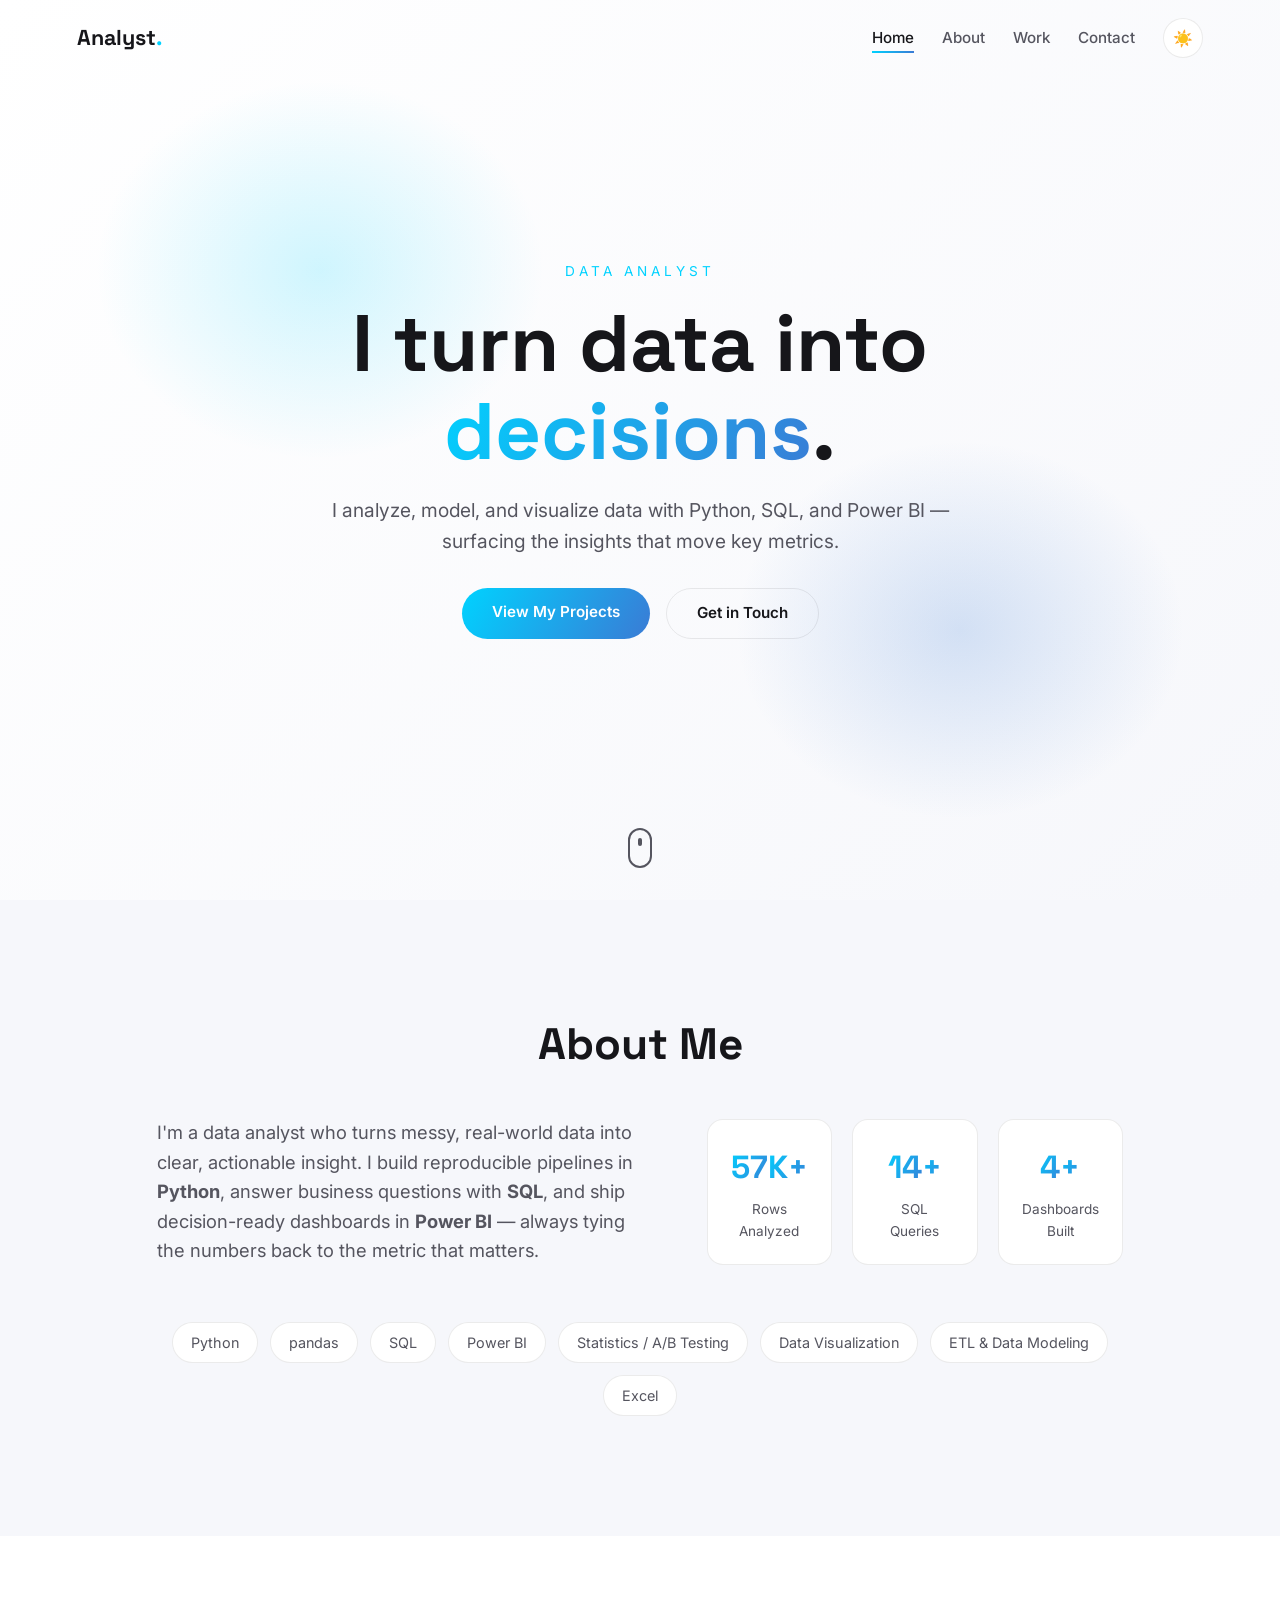
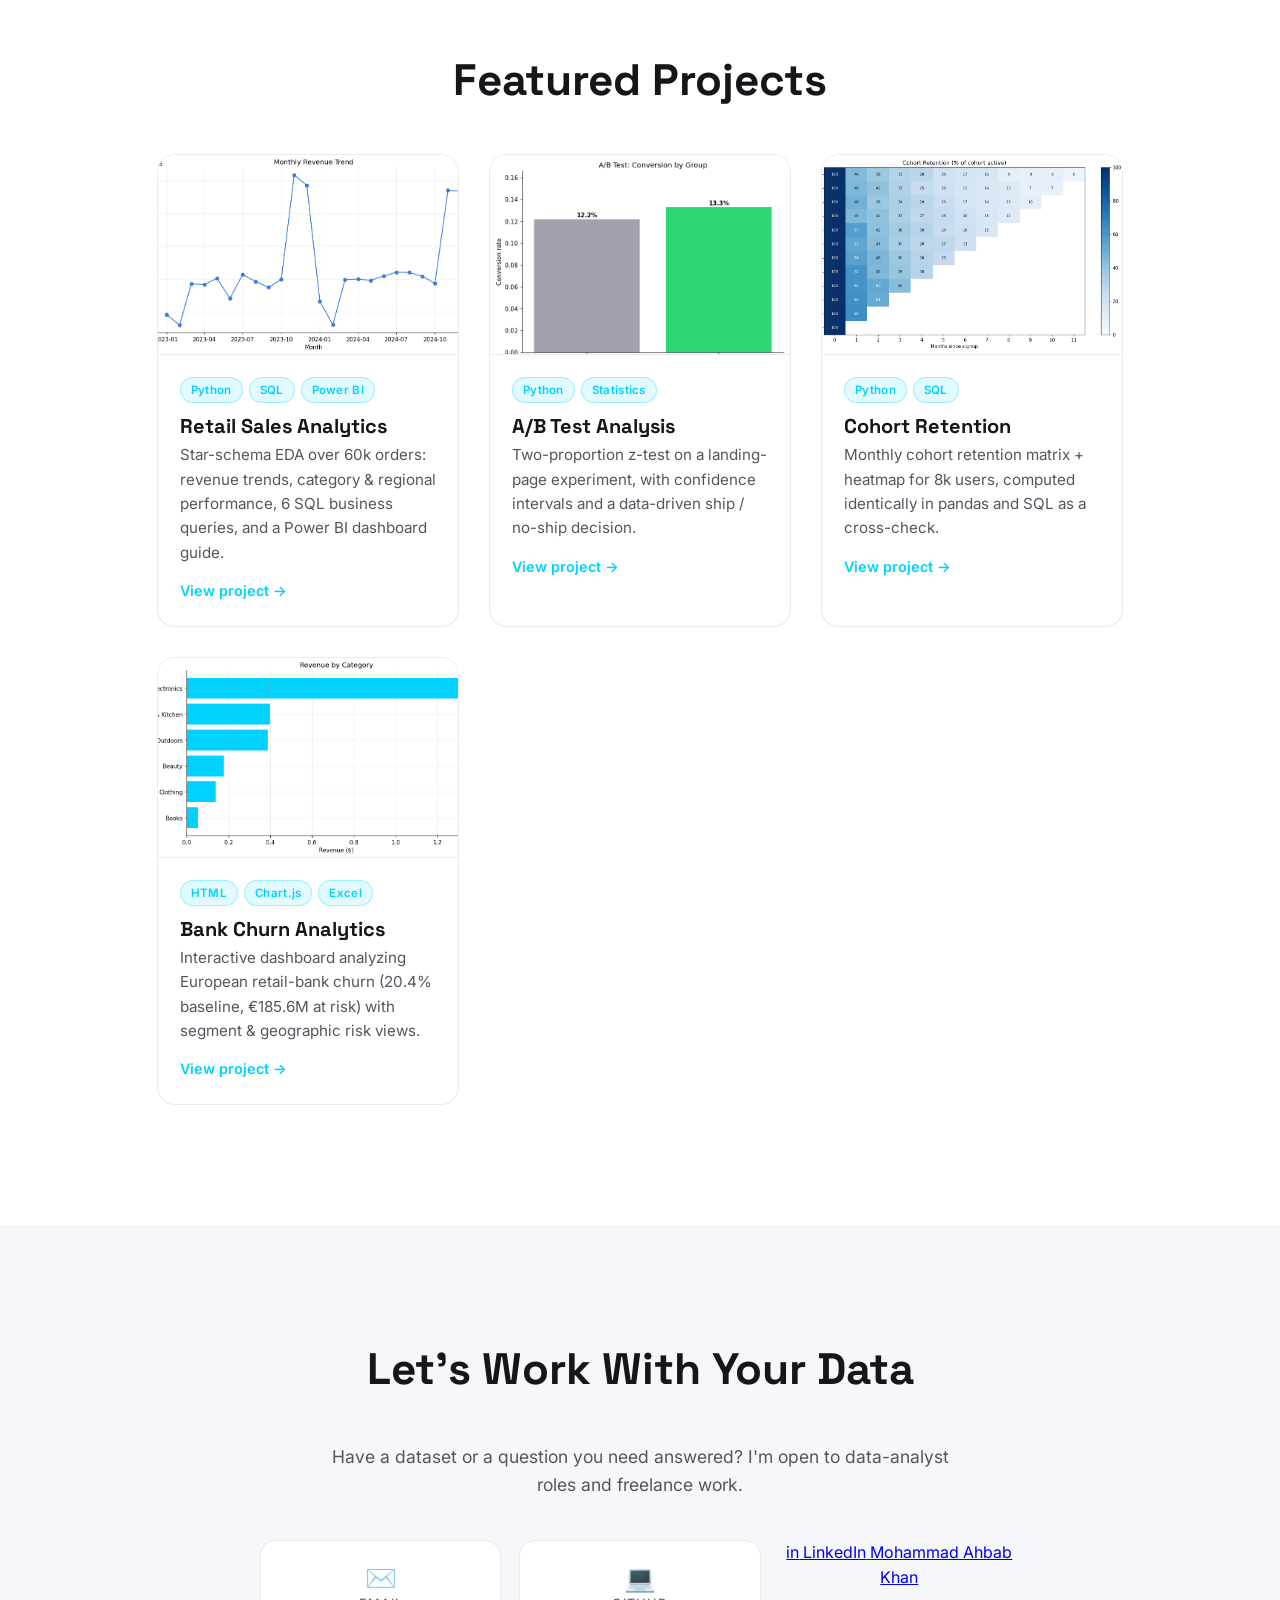
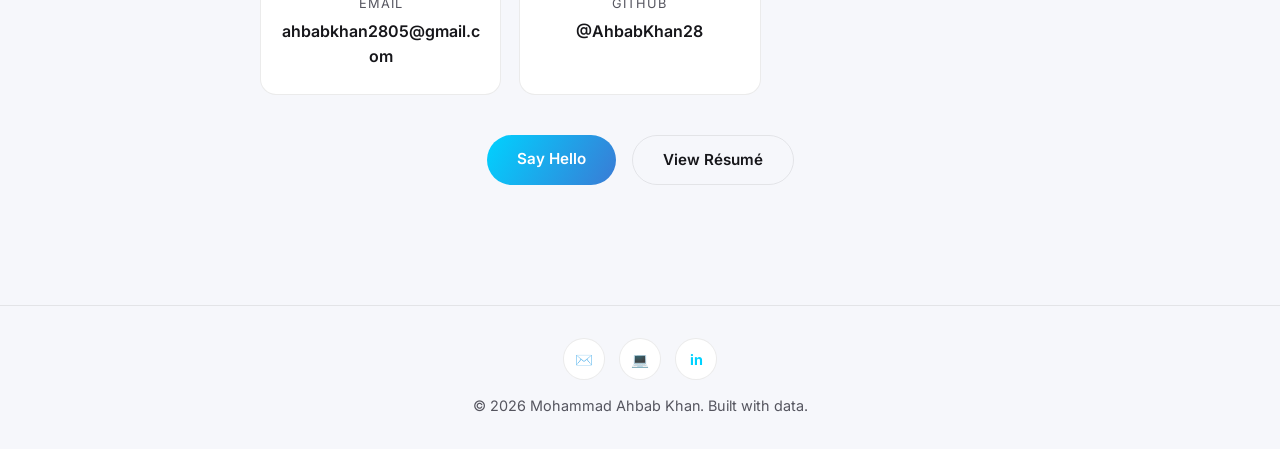
==== index.html @ 97c4bed4 "index.html" ====
<!DOCTYPE html>
<html lang="en" data-theme="dark">
<head>
    <meta charset="UTF-8">
    <meta name="viewport" content="width=device-width, initial-scale=1.0">
    <meta name="description" content="Data analyst portfolio — turning raw data into decisions with Python, SQL, and Power BI.">
    <title>Mohammad Ahbab Khan — Data Analyst Portfolio</title>

    <!-- SEO / social preview -->
    <meta property="og:type" content="website">
    <meta property="og:title" content="Mohammad Ahbab Khan — Data Analyst">
    <meta property="og:description" content="Turning raw data into decisions with Python, SQL, and Power BI.">
    <meta property="og:image" content="assets/img/retail-monthly-revenue.png">
    <meta name="twitter:card" content="summary_large_image">

    <link rel="icon" type="image/svg+xml" href="assets/favicon.svg">
    <link rel="preconnect" href="https://fonts.googleapis.com">
    <link rel="preconnect" href="https://fonts.gstatic.com" crossorigin>
    <link href="https://fonts.googleapis.com/css2?family=Space+Grotesk:wght@400;500;700&family=Inter:wght@400;500;600&display=swap" rel="stylesheet">
    <link rel="stylesheet" href="style.css">
</head>
<body>

    <!-- Scroll progress bar -->
    <div class="scroll-progress" id="scrollProgress"></div>

    <!-- Navigation -->
    <nav class="navbar" id="navbar">
        <a href="#home" class="nav-logo">Analyst<span>.</span></a>
        <button class="nav-toggle" id="navToggle" aria-label="Toggle navigation" aria-expanded="false">
            <span></span><span></span><span></span>
        </button>
        <ul class="nav-links" id="navLinks">
            <li><a href="#home">Home</a></li>
            <li><a href="#about">About</a></li>
            <li><a href="#work">Work</a></li>
            <li><a href="#contact">Contact</a></li>
            <li>
                <button class="theme-toggle" id="themeToggle" aria-label="Toggle color theme">
                    <span class="theme-icon">🌙</span>
                </button>
            </li>
        </ul>
    </nav>

    <!-- Hero Section -->
    <header class="hero" id="home">
        <div class="hero-bg"></div>
        <div class="hero-content">
            <p class="hero-eyebrow fade-in-up" style="--delay: 0.1s">Data Analyst</p>
            <h1 class="fade-in-up" style="--delay: 0.25s">I turn data into <span class="gradient-text">decisions</span>.</h1>
            <p class="hero-sub fade-in-up" style="--delay: 0.4s">I analyze, model, and visualize data with Python, SQL, and Power BI — surfacing the insights that move key metrics.</p>
            <div class="hero-actions fade-in-up" style="--delay: 0.55s">
                <a href="#work" class="btn btn-primary">View My Projects</a>
                <a href="#contact" class="btn btn-ghost">Get in Touch</a>
            </div>
        </div>
        <a href="#about" class="scroll-cue" aria-label="Scroll down">
            <span class="mouse"></span>
        </a>
    </header>

    <!-- About Section -->
    <section id="about" class="about">
        <div class="section-inner">
            <h2 class="section-title scroll-reveal">About Me</h2>
            <div class="about-grid">
                <p class="about-text scroll-reveal" style="--delay: 0.1s">
                    I'm a data analyst who turns messy, real-world data into clear, actionable insight.
                    I build reproducible pipelines in <strong>Python</strong>, answer business questions with
                    <strong>SQL</strong>, and ship decision-ready dashboards in <strong>Power BI</strong> — always
                    tying the numbers back to the metric that matters.
                </p>
                <div class="stats">
                    <div class="stat scroll-reveal" style="--delay: 0.15s">
                        <span class="stat-num" data-count="60">0</span><span class="stat-plus">K+</span>
                        <span class="stat-label">Rows Analyzed</span>
                    </div>
                    <div class="stat scroll-reveal" style="--delay: 0.25s">
                        <span class="stat-num" data-count="15">0</span><span class="stat-plus">+</span>
                        <span class="stat-label">SQL Queries</span>
                    </div>
                    <div class="stat scroll-reveal" style="--delay: 0.35s">
                        <span class="stat-num" data-count="4">0</span><span class="stat-plus">+</span>
                        <span class="stat-label">Dashboards Built</span>
                    </div>
                </div>
            </div>

            <div class="skills scroll-reveal" style="--delay: 0.2s">
                <span class="skill-chip">Python</span>
                <span class="skill-chip">pandas</span>
                <span class="skill-chip">SQL</span>
                <span class="skill-chip">Power BI</span>
                <span class="skill-chip">Statistics / A/B Testing</span>
                <span class="skill-chip">Data Visualization</span>
                <span class="skill-chip">ETL &amp; Data Modeling</span>
                <span class="skill-chip">Excel</span>
            </div>
        </div>
    </section>

    <!-- Portfolio Section -->
    <section id="work" class="portfolio">
        <div class="section-inner">
            <h2 class="section-title scroll-reveal">Featured Projects</h2>

            <div class="project-grid">
                <article class="project-card scroll-reveal" style="--delay: 0.1s">
                    <div class="project-thumb">
                        <img src="assets/img/retail-monthly-revenue.png" alt="Monthly revenue trend chart" loading="lazy">
                    </div>
                    <div class="project-info">
                        <div class="tags"><span>Python</span><span>SQL</span><span>Power BI</span></div>
                        <h3>Retail Sales Analytics</h3>
                        <p>Star-schema EDA over 60k orders: revenue trends, category &amp; regional performance, 6 SQL business queries, and a Power BI dashboard guide.</p>
                        <a href="project-retail-sales.html" class="project-link">View project &rarr;</a>
                    </div>
                </article>

                <article class="project-card scroll-reveal" style="--delay: 0.2s">
                    <div class="project-thumb">
                        <img src="assets/img/ab-test.png" alt="A/B test conversion comparison chart" loading="lazy">
                    </div>
                    <div class="project-info">
                        <div class="tags"><span>Python</span><span>Statistics</span></div>
                        <h3>A/B Test Analysis</h3>
                        <p>Two-proportion z-test on a landing-page experiment, with confidence intervals and a data-driven ship / no-ship decision.</p>
                        <a href="project-ab-test.html" class="project-link">View project &rarr;</a>
                    </div>
                </article>

                <article class="project-card scroll-reveal" style="--delay: 0.3s">
                    <div class="project-thumb">
                        <img src="assets/img/cohort-heatmap.png" alt="Cohort retention heatmap" loading="lazy">
                    </div>
                    <div class="project-info">
                        <div class="tags"><span>Python</span><span>SQL</span></div>
                        <h3>Cohort Retention</h3>
                        <p>Monthly cohort retention matrix + heatmap for 8k users, computed identically in pandas and SQL as a cross-check.</p>
                        <a href="project-cohort-retention.html" class="project-link">View project &rarr;</a>
                    </div>
                </article>

                <article class="project-card scroll-reveal" style="--delay: 0.1s">
                    <div class="project-thumb">
                        <img src="assets/img/retail-category.png" alt="Revenue by category chart" loading="lazy">
                    </div>
                    <div class="project-info">
                        <div class="tags"><span>HTML</span><span>Chart.js</span><span>Excel</span></div>
                        <h3>Bank Churn Analytics</h3>
                        <p>Interactive dashboard analyzing European retail-bank churn (20.4% baseline, €185.6M at risk) with segment &amp; geographic risk views.</p>
                        <a href="https://github.com/AhbabKhan28/Customer-Churn-Segmentation-Analytics" class="project-link">View project &rarr;</a>
                    </div>
                </article>
            </div>
        </div>
    </section>

    <!-- Contact Section -->
    <section id="contact" class="contact">
        <div class="section-inner scroll-reveal">
            <h2 class="section-title">Let's Work With Your Data</h2>
            <p class="contact-sub">Have a dataset or a question you need answered? I'm open to data-analyst roles and freelance work.</p>

            <div class="contact-cards">
                <a href="mailto:ahbabkhan2805@gmail.com" class="contact-card">
                    <span class="contact-ico">✉️</span>
                    <span class="contact-label">Email</span>
                    <span class="contact-value">ahbabkhan2805@gmail.com</span>
                </a>
                <a href="https://github.com/AhbabKhan28" target="_blank" rel="noopener" class="contact-card">
                    <span class="contact-ico">💻</span>
                    <span class="contact-label">GitHub</span>
                    <span class="contact-value">@AhbabKhan28</span>
                </a>
             <a href="https://www.linkedin.com/in/mohammad-ahbab-khan-ba54aa25a" rel="noopener" target="_blank">
    <span>in</span>
    <span>LinkedIn</span>
    <span>Mohammad Ahbab Khan</span>
</a>
            </div>

            <div class="contact-actions">
                <a href="mailto:ahbabkhan2805@gmail.com" class="btn btn-primary">Say Hello</a>
                <a href="resume.html" class="btn btn-ghost">View Résumé</a>
            </div>
        </div>
    </section>

    <footer class="footer">
        <div class="footer-social">
            <a href="mailto:ahbabkhan2805@gmail.com" aria-label="Email">✉️</a>
            <a href="https://github.com/AhbabKhan28" target="_blank" rel="noopener" aria-label="GitHub">💻</a>
            <a href="www.linkedin.com/in/mohammad-ahbab-khan-ba54aa25a" data-linkedin target="_blank" rel="noopener" aria-label="LinkedIn">in</a>
        </div>
        <p>&copy; <span id="year"></span> Mohammad Ahbab Khan. Built with data.</p>
    </footer>

    <!-- Back to top -->
    <button class="back-to-top" id="backToTop" aria-label="Back to top">↑</button>

    <script src="script.js"></script>
</body>
</html>
---- style.css ----
/* ===== Design Tokens ===== */
:root {
    --bg: #0e0e10;
    --bg-elev: #1a1a1d;
    --surface: #1e1e22;
    --text: #f4f4f5;
    --text-muted: #a1a1aa;
    --border: rgba(255, 255, 255, 0.08);
    --brand-a: #00d2ff;
    --brand-b: #3a7bd5;
    --shadow: rgba(0, 0, 0, 0.45);
    --nav-bg: rgba(14, 14, 16, 0.7);
}

[data-theme="light"] {
    --bg: #f6f7fb;
    --bg-elev: #ffffff;
    --surface: #ffffff;
    --text: #16161a;
    --text-muted: #55555f;
    --border: rgba(0, 0, 0, 0.08);
    --shadow: rgba(20, 30, 60, 0.12);
    --nav-bg: rgba(246, 247, 251, 0.75);
}

* {
    margin: 0;
    padding: 0;
    box-sizing: border-box;
}

html {
    scroll-behavior: smooth;
}

body {
    background-color: var(--bg);
    color: var(--text);
    line-height: 1.6;
    font-family: 'Inter', 'Segoe UI', Tahoma, sans-serif;
    -webkit-font-smoothing: antialiased;
    transition: background-color 0.4s ease, color 0.4s ease;
    overflow-x: hidden;
}

h1, h2, h3, .nav-logo {
    font-family: 'Space Grotesk', 'Segoe UI', sans-serif;
    line-height: 1.1;
}

.gradient-text {
    background: linear-gradient(120deg, var(--brand-a), var(--brand-b));
    -webkit-background-clip: text;
    background-clip: text;
    -webkit-text-fill-color: transparent;
    color: transparent;
}

.section-inner {
    max-width: 1120px;
    margin: 0 auto;
    padding: 0 6vw;
}

.section-title {
    text-align: center;
    font-size: clamp(2rem, 5vw, 2.75rem);
    margin-bottom: 50px;
}

/* ===== Scroll progress bar ===== */
.scroll-progress {
    position: fixed;
    top: 0;
    left: 0;
    height: 3px;
    width: 0%;
    background: linear-gradient(90deg, var(--brand-a), var(--brand-b));
    z-index: 1000;
    transition: width 0.1s linear;
}

/* ===== Navbar ===== */
.navbar {
    position: fixed;
    top: 0;
    left: 0;
    right: 0;
    z-index: 900;
    display: flex;
    align-items: center;
    justify-content: space-between;
    padding: 18px 6vw;
    background: transparent;
    backdrop-filter: blur(0px);
    transition: background 0.3s ease, padding 0.3s ease, box-shadow 0.3s ease, backdrop-filter 0.3s ease;
}

.navbar.scrolled {
    background: var(--nav-bg);
    backdrop-filter: blur(12px);
    padding: 12px 6vw;
    box-shadow: 0 6px 24px var(--shadow);
}

.nav-logo {
    font-size: 1.35rem;
    font-weight: 700;
    text-decoration: none;
    color: var(--text);
}
.nav-logo span { color: var(--brand-a); }

.nav-links {
    list-style: none;
    display: flex;
    align-items: center;
    gap: 28px;
}

.nav-links a {
    color: var(--text-muted);
    text-decoration: none;
    font-weight: 500;
    font-size: 0.95rem;
    position: relative;
    transition: color 0.25s ease;
}

.nav-links a::after {
    content: '';
    position: absolute;
    left: 0;
    bottom: -6px;
    width: 0;
    height: 2px;
    background: linear-gradient(90deg, var(--brand-a), var(--brand-b));
    transition: width 0.3s ease;
}
.nav-links a:hover { color: var(--text); }
.nav-links a:hover::after { width: 100%; }

.theme-toggle {
    background: var(--surface);
    border: 1px solid var(--border);
    border-radius: 50%;
    width: 40px;
    height: 40px;
    cursor: pointer;
    font-size: 1rem;
    display: grid;
    place-items: center;
    transition: transform 0.3s ease, background 0.3s ease;
}
.theme-toggle:hover { transform: rotate(-20deg) scale(1.08); }

.nav-toggle {
    display: none;
    flex-direction: column;
    justify-content: space-between;
    width: 28px;
    height: 20px;
    background: none;
    border: none;
    cursor: pointer;
    z-index: 950;
}
.nav-toggle span {
    display: block;
    height: 2px;
    width: 100%;
    background: var(--text);
    border-radius: 2px;
    transition: transform 0.3s ease, opacity 0.3s ease;
}
.nav-toggle.open span:nth-child(1) { transform: translateY(9px) rotate(45deg); }
.nav-toggle.open span:nth-child(2) { opacity: 0; }
.nav-toggle.open span:nth-child(3) { transform: translateY(-9px) rotate(-45deg); }

/* ===== Hero ===== */
.hero {
    position: relative;
    min-height: 100vh;
    display: flex;
    align-items: center;
    justify-content: center;
    text-align: center;
    padding: 0 6vw;
    overflow: hidden;
}

.hero-bg {
    position: absolute;
    inset: 0;
    background:
        radial-gradient(closest-side at 25% 30%, rgba(0, 210, 255, 0.18), transparent 70%),
        radial-gradient(closest-side at 75% 70%, rgba(58, 123, 213, 0.20), transparent 70%),
        linear-gradient(135deg, var(--bg-elev), var(--bg));
    animation: heroShift 14s ease-in-out infinite alternate;
    z-index: -1;
}

@keyframes heroShift {
    0%   { background-position: 0% 0%, 100% 100%, 0 0; }
    100% { background-position: 20% 10%, 80% 90%, 0 0; }
}

.hero-content { max-width: 760px; }

.hero-eyebrow {
    text-transform: uppercase;
    letter-spacing: 4px;
    font-size: 0.85rem;
    color: var(--brand-a);
    margin-bottom: 1rem;
}

.hero h1 {
    font-size: clamp(2.75rem, 8vw, 5rem);
    margin-bottom: 1.25rem;
}

.hero-sub {
    font-size: clamp(1rem, 2.2vw, 1.2rem);
    color: var(--text-muted);
    max-width: 620px;
    margin: 0 auto 2rem;
}

.hero-actions {
    display: flex;
    gap: 16px;
    justify-content: center;
    flex-wrap: wrap;
}

/* ===== Buttons ===== */
.btn {
    display: inline-block;
    padding: 12px 30px;
    border-radius: 50px;
    text-decoration: none;
    font-weight: 600;
    font-size: 0.95rem;
    transition: transform 0.3s ease, box-shadow 0.3s ease, background 0.3s ease, color 0.3s ease;
}
.btn-primary {
    background: linear-gradient(120deg, var(--brand-a), var(--brand-b));
    color: #fff;
}
.btn-primary:hover {
    transform: translateY(-4px);
    box-shadow: 0 12px 26px rgba(58, 123, 213, 0.4);
}
.btn-ghost {
    background: transparent;
    color: var(--text);
    border: 1px solid var(--border);
}
.btn-ghost:hover {
    transform: translateY(-4px);
    border-color: var(--brand-a);
    color: var(--brand-a);
}

/* ===== Scroll cue ===== */
.scroll-cue {
    position: absolute;
    bottom: 32px;
    left: 50%;
    transform: translateX(-50%);
}
.mouse {
    display: block;
    width: 24px;
    height: 40px;
    border: 2px solid var(--text-muted);
    border-radius: 14px;
    position: relative;
}
.mouse::before {
    content: '';
    position: absolute;
    top: 8px;
    left: 50%;
    width: 4px;
    height: 8px;
    background: var(--text-muted);
    border-radius: 2px;
    transform: translateX(-50%);
    animation: scrollWheel 1.6s ease-in-out infinite;
}
@keyframes scrollWheel {
    0% { opacity: 0; transform: translate(-50%, 0); }
    40% { opacity: 1; }
    100% { opacity: 0; transform: translate(-50%, 12px); }
}

/* ===== About ===== */
.about { padding: 120px 0; }
.about-grid {
    display: grid;
    grid-template-columns: 1.2fr 1fr;
    gap: 50px;
    align-items: center;
}
.about-text {
    font-size: 1.15rem;
    color: var(--text-muted);
}
.stats {
    display: flex;
    gap: 20px;
    flex-wrap: wrap;
}
.stat {
    background: var(--surface);
    border: 1px solid var(--border);
    border-radius: 16px;
    padding: 22px;
    flex: 1;
    min-width: 120px;
    text-align: center;
}
.stat-num, .stat-plus {
    font-family: 'Space Grotesk', sans-serif;
    font-size: 2rem;
    font-weight: 700;
    background: linear-gradient(120deg, var(--brand-a), var(--brand-b));
    -webkit-background-clip: text;
    background-clip: text;
    -webkit-text-fill-color: transparent;
    color: transparent;
}
.stat-label {
    display: block;
    margin-top: 6px;
    font-size: 0.85rem;
    color: var(--text-muted);
}

.skills {
    display: flex;
    flex-wrap: wrap;
    gap: 12px;
    justify-content: center;
    margin-top: 56px;
}
.skill-chip {
    padding: 8px 18px;
    border-radius: 50px;
    background: var(--surface);
    border: 1px solid var(--border);
    font-size: 0.9rem;
    color: var(--text-muted);
    transition: transform 0.25s ease, color 0.25s ease, border-color 0.25s ease;
}
.skill-chip:hover {
    transform: translateY(-3px);
    color: var(--text);
    border-color: var(--brand-a);
}

/* ===== Portfolio ===== */
.portfolio { padding: 120px 0; background: var(--bg-elev); }

.project-grid {
    display: grid;
    grid-template-columns: repeat(auto-fit, minmax(300px, 1fr));
    gap: 30px;
}

.project-card {
    background-color: var(--surface);
    border: 1px solid var(--border);
    border-radius: 18px;
    overflow: hidden;
    transition: transform 0.4s ease, box-shadow 0.4s ease;
}
.project-card:hover {
    transform: translateY(-10px);
    box-shadow: 0 20px 40px var(--shadow);
}

.project-thumb {
    height: 200px;
    overflow: hidden;
    background: var(--bg-elev);
    border-bottom: 1px solid var(--border);
}
.project-thumb img {
    width: 100%;
    height: 100%;
    object-fit: cover;
    object-position: top center;
    display: block;
    transition: transform 0.5s ease;
}
.project-card:hover .project-thumb img { transform: scale(1.06); }

.project-info { padding: 22px; }
.tags {
    display: flex;
    flex-wrap: wrap;
    gap: 6px;
    margin-bottom: 12px;
}
.tags span {
    font-size: 0.72rem;
    font-weight: 600;
    letter-spacing: 0.3px;
    padding: 3px 10px;
    border-radius: 50px;
    color: var(--brand-a);
    background: color-mix(in srgb, var(--brand-a) 12%, transparent);
    border: 1px solid color-mix(in srgb, var(--brand-a) 30%, transparent);
}
.project-info h3 { font-size: 1.25rem; margin-bottom: 6px; }
.project-info p { color: var(--text-muted); font-size: 0.95rem; }
.project-link {
    display: inline-block;
    margin-top: 14px;
    color: var(--brand-a);
    text-decoration: none;
    font-weight: 600;
    font-size: 0.9rem;
    transition: transform 0.25s ease;
}
.project-link:hover { transform: translateX(4px); }

/* ===== Contact ===== */
.contact { padding: 120px 0; text-align: center; }
.contact-sub {
    color: var(--text-muted);
    font-size: 1.1rem;
    margin-bottom: 2.5rem;
    max-width: 620px;
    margin-left: auto;
    margin-right: auto;
}

.contact-cards {
    display: grid;
    grid-template-columns: repeat(auto-fit, minmax(220px, 1fr));
    gap: 18px;
    max-width: 760px;
    margin: 0 auto 2.5rem;
}
.contact-card {
    display: flex;
    flex-direction: column;
    align-items: center;
    gap: 4px;
    padding: 24px 18px;
    border-radius: 16px;
    background: var(--surface);
    border: 1px solid var(--border);
    text-decoration: none;
    color: var(--text);
    transition: transform 0.3s ease, border-color 0.3s ease, box-shadow 0.3s ease;
}
.contact-card:hover {
    transform: translateY(-6px);
    border-color: var(--brand-a);
    box-shadow: 0 16px 32px var(--shadow);
}
.contact-ico {
    font-size: 1.6rem;
    font-weight: 700;
    line-height: 1;
    color: var(--brand-a);
}
.contact-label { font-size: 0.8rem; color: var(--text-muted); text-transform: uppercase; letter-spacing: 1px; }
.contact-value { font-weight: 600; word-break: break-word; }

.contact-actions {
    display: flex;
    gap: 16px;
    justify-content: center;
    flex-wrap: wrap;
}

/* ===== Footer ===== */
.footer {
    text-align: center;
    padding: 32px 6vw;
    color: var(--text-muted);
    border-top: 1px solid var(--border);
    font-size: 0.9rem;
}
.footer-social {
    display: flex;
    justify-content: center;
    gap: 14px;
    margin-bottom: 14px;
}
.footer-social a {
    width: 42px;
    height: 42px;
    display: grid;
    place-items: center;
    border-radius: 50%;
    background: var(--surface);
    border: 1px solid var(--border);
    color: var(--brand-a);
    font-weight: 700;
    text-decoration: none;
    transition: transform 0.3s ease, border-color 0.3s ease;
}
.footer-social a:hover { transform: translateY(-4px); border-color: var(--brand-a); }

/* ===== Back to top ===== */
.back-to-top {
    position: fixed;
    right: 24px;
    bottom: 24px;
    width: 46px;
    height: 46px;
    border-radius: 50%;
    border: none;
    cursor: pointer;
    font-size: 1.2rem;
    color: #fff;
    background: linear-gradient(120deg, var(--brand-a), var(--brand-b));
    box-shadow: 0 8px 20px var(--shadow);
    opacity: 0;
    transform: translateY(16px);
    pointer-events: none;
    transition: opacity 0.3s ease, transform 0.3s ease;
    z-index: 800;
}
.back-to-top.visible { opacity: 1; transform: translateY(0); pointer-events: auto; }
.back-to-top:hover { transform: translateY(-3px); }

/* Active nav link */
.nav-links a.active { color: var(--text); }
.nav-links a.active::after { width: 100%; }

/* ===== Project detail pages ===== */
.detail-hero {
    position: relative;
    padding: 150px 6vw 70px;
    text-align: center;
    overflow: hidden;
}
.detail-hero .hero-bg { position: absolute; inset: 0; z-index: -1; }
.detail-eyebrow {
    text-transform: uppercase;
    letter-spacing: 3px;
    font-size: 0.8rem;
    color: var(--brand-a);
    margin-bottom: 0.75rem;
}
.detail-hero h1 { font-size: clamp(2.2rem, 6vw, 3.4rem); margin-bottom: 1rem; }
.detail-hero p { color: var(--text-muted); max-width: 640px; margin: 0 auto 1.5rem; }

.detail-badges { display: flex; flex-wrap: wrap; gap: 8px; justify-content: center; }
.detail-badges span {
    font-size: 0.78rem;
    font-weight: 600;
    padding: 5px 14px;
    border-radius: 50px;
    color: var(--brand-a);
    background: color-mix(in srgb, var(--brand-a) 12%, transparent);
    border: 1px solid color-mix(in srgb, var(--brand-a) 30%, transparent);
}

.detail-wrap { max-width: 900px; margin: 0 auto; padding: 20px 6vw 100px; }
.detail-section { margin-top: 46px; }
.detail-section h2 {
    font-size: 1.5rem;
    margin-bottom: 16px;
    border-left: 3px solid var(--brand-a);
    padding-left: 12px;
}
.detail-section p, .detail-section li { color: var(--text-muted); }
.detail-section ul { margin-left: 20px; }
.detail-section li { margin-bottom: 8px; }
.detail-section li strong { color: var(--text); }

.kpi-row {
    display: grid;
    grid-template-columns: repeat(auto-fit, minmax(140px, 1fr));
    gap: 16px;
    margin-top: 8px;
}
.kpi {
    background: var(--surface);
    border: 1px solid var(--border);
    border-radius: 14px;
    padding: 20px;
    text-align: center;
}
.kpi b {
    display: block;
    font-family: 'Space Grotesk', sans-serif;
    font-size: 1.7rem;
    background: linear-gradient(120deg, var(--brand-a), var(--brand-b));
    -webkit-background-clip: text; background-clip: text;
    -webkit-text-fill-color: transparent; color: transparent;
}
.kpi span { font-size: 0.82rem; color: var(--text-muted); }

.detail-figure {
    margin-top: 22px;
    border-radius: 16px;
    overflow: hidden;
    border: 1px solid var(--border);
    background: var(--bg-elev);
}
.detail-figure img { width: 100%; display: block; }
.detail-figure figcaption {
    padding: 12px 16px;
    font-size: 0.85rem;
    color: var(--text-muted);
    border-top: 1px solid var(--border);
}
.figure-grid {
    display: grid;
    grid-template-columns: repeat(auto-fit, minmax(280px, 1fr));
    gap: 18px;
    margin-top: 22px;
}
.figure-grid .detail-figure { margin-top: 0; }

.code-block {
    background: var(--bg-elev);
    border: 1px solid var(--border);
    border-radius: 12px;
    padding: 16px 18px;
    overflow-x: auto;
    margin-top: 16px;
    font-family: 'Space Grotesk', ui-monospace, monospace;
    font-size: 0.85rem;
    color: var(--text);
    line-height: 1.7;
}
.detail-actions { display: flex; flex-wrap: wrap; gap: 14px; margin-top: 40px; }

/* ===== Animations ===== */
.fade-in-up {
    opacity: 0;
    transform: translateY(40px);
    animation: fadeInUp 1s cubic-bezier(0.2, 0.8, 0.2, 1) forwards;
    animation-delay: var(--delay, 0s);
}
@keyframes fadeInUp {
    to { opacity: 1; transform: translateY(0); }
}

.scroll-reveal {
    opacity: 0;
    transform: translateY(50px);
    transition: opacity 0.8s ease-out, transform 0.8s ease-out;
    transition-delay: var(--delay, 0s);
}
.scroll-reveal.active {
    opacity: 1;
    transform: translateY(0);
}

/* ===== Responsive ===== */
@media (max-width: 820px) {
    .about-grid { grid-template-columns: 1fr; gap: 32px; }

    .nav-toggle { display: flex; }

    .nav-links {
        position: fixed;
        inset: 0 0 0 auto;
        width: min(75vw, 320px);
        flex-direction: column;
        justify-content: center;
        align-items: flex-start;
        gap: 26px;
        padding: 0 40px;
        background: var(--bg-elev);
        border-left: 1px solid var(--border);
        transform: translateX(100%);
        transition: transform 0.35s ease;
        box-shadow: -20px 0 40px var(--shadow);
    }
    .nav-links.open { transform: translateX(0); }
    .nav-links a { font-size: 1.1rem; }
}

/* Respect reduced motion */
@media (prefers-reduced-motion: reduce) {
    *, *::before, *::after {
        animation-duration: 0.001ms !important;
        animation-iteration-count: 1 !important;
        transition-duration: 0.001ms !important;
        scroll-behavior: auto !important;
    }
    .fade-in-up, .scroll-reveal { opacity: 1; transform: none; }
}
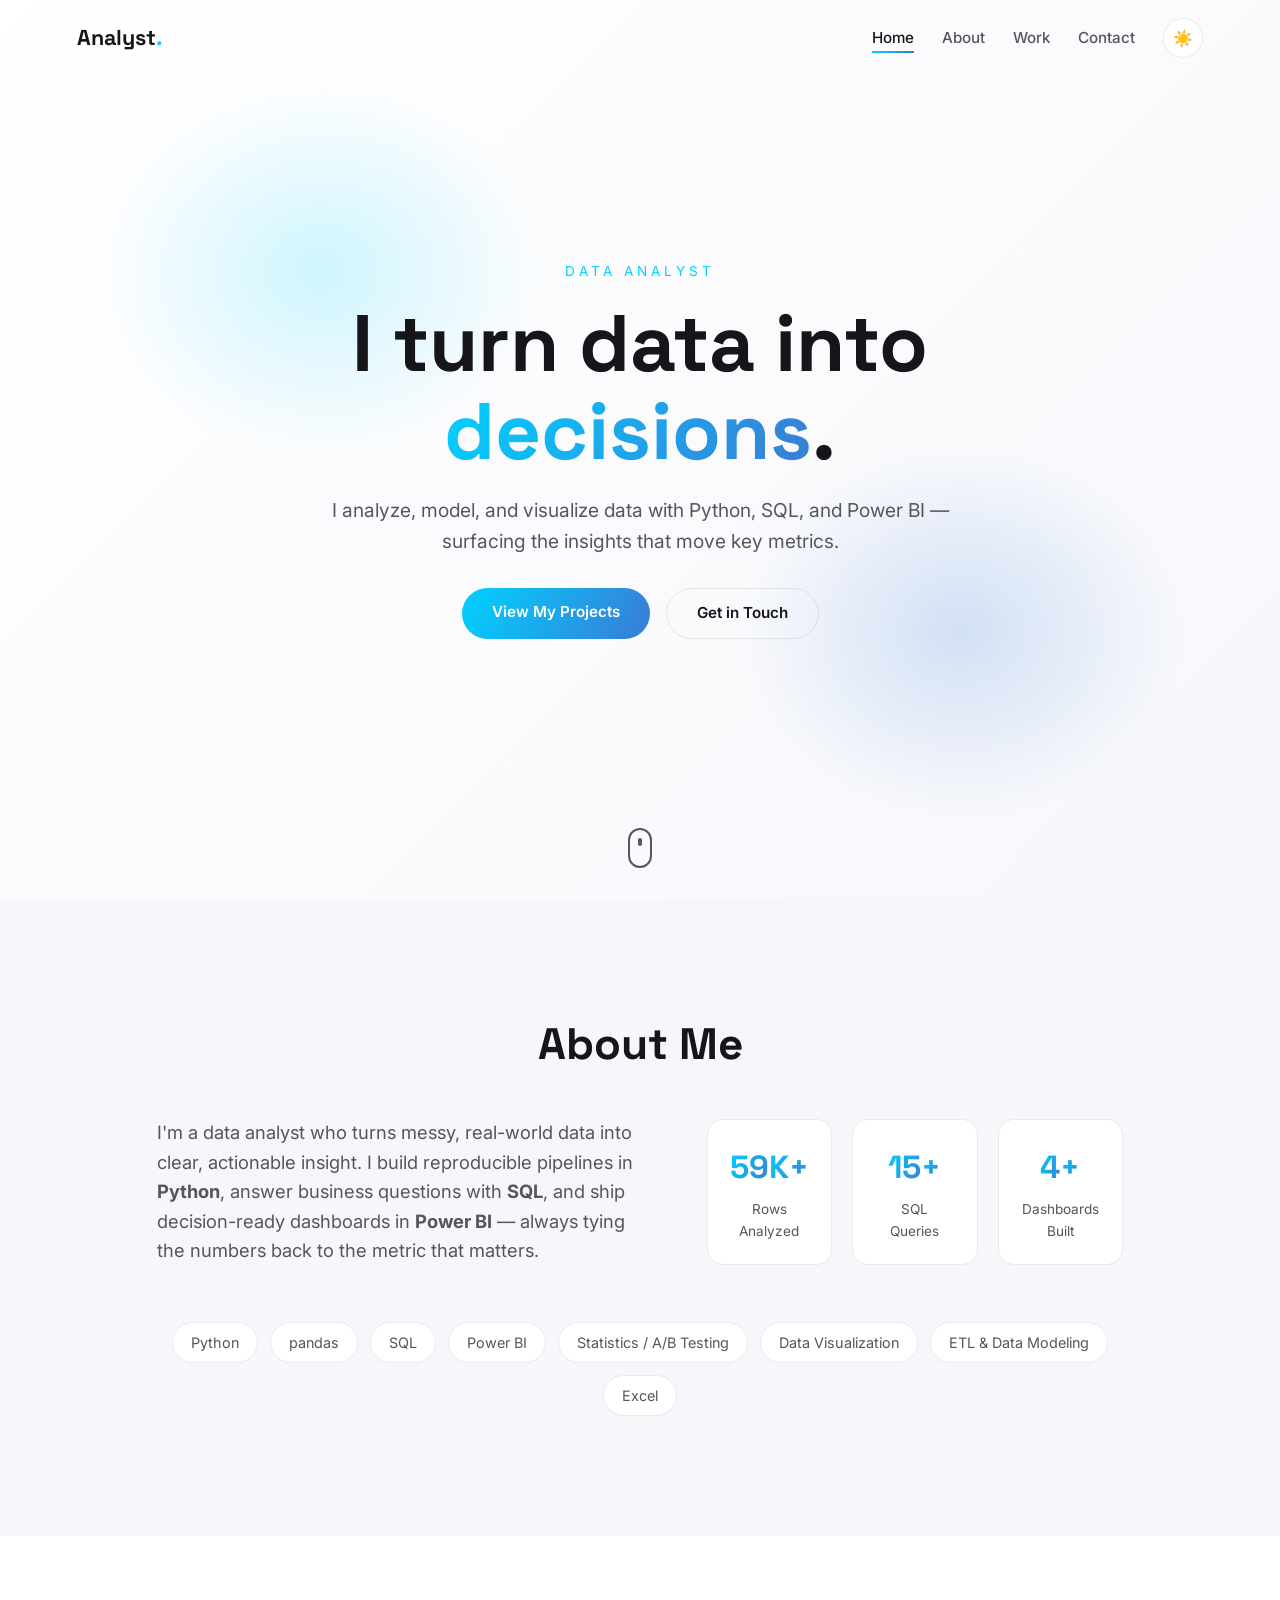
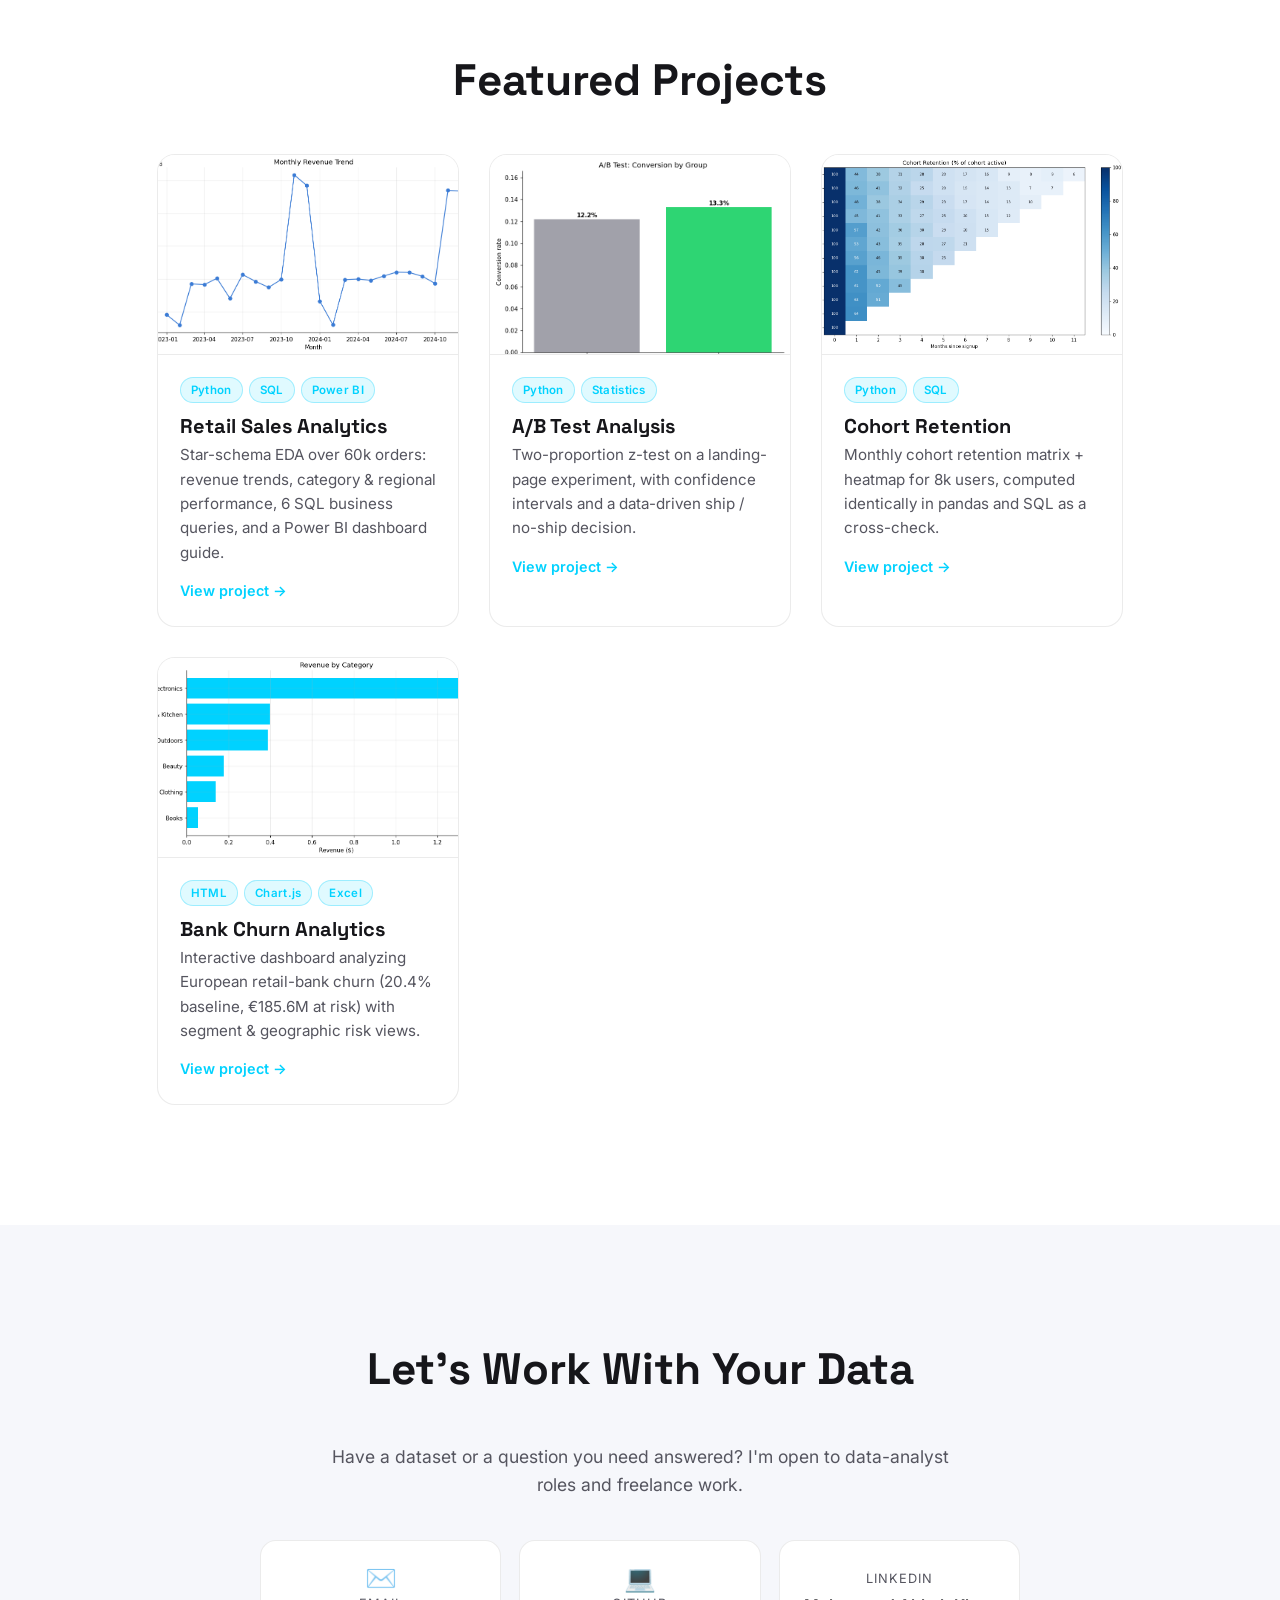
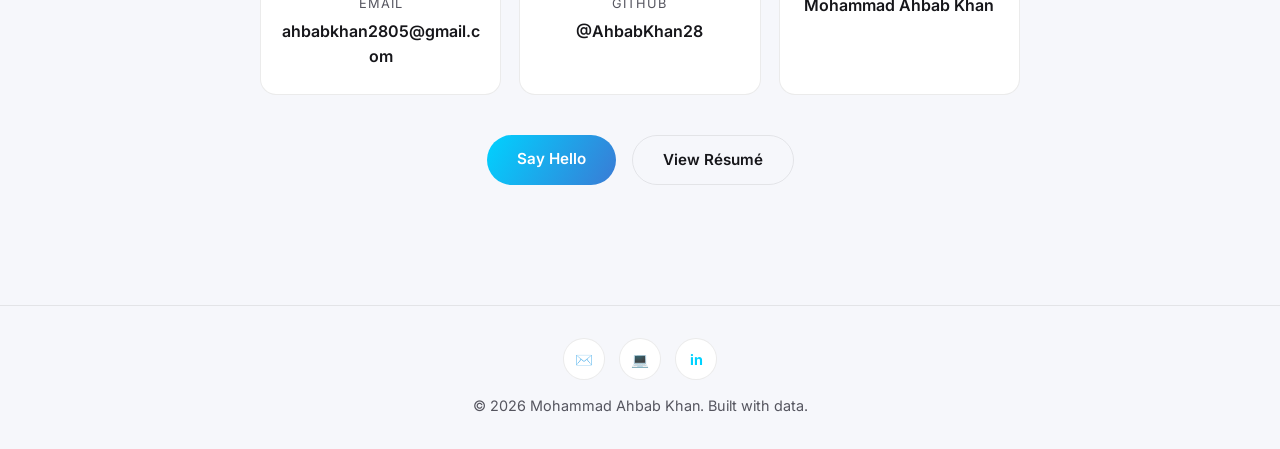
==== commit 8b4395e8: "index.html" ====
--- a/index.html
+++ b/index.html
@@ -174,11 +174,11 @@
                     <span class="contact-label">GitHub</span>
                     <span class="contact-value">@AhbabKhan28</span>
                 </a>
-             <a href="https://www.linkedin.com/in/mohammad-ahbab-khan-ba54aa25a" rel="noopener" target="_blank">
-    <span>in</span>
-    <span>LinkedIn</span>
-    <span>Mohammad Ahbab Khan</span>
-</a>
+             <a href="https://www.linkedin.com/in/mohammad-ahbab-khan-ba54aa25a" rel="noopener" class="contact-card">
+                   <span class="contact-ico"><i class="bi bi-linkedin"></i></span>
+                   <span class="contact-label">LinkedIn</span>
+                   <span class="contact-value">Mohammad Ahbab Khan</span>
+                </a>
             </div>
 
             <div class="contact-actions">
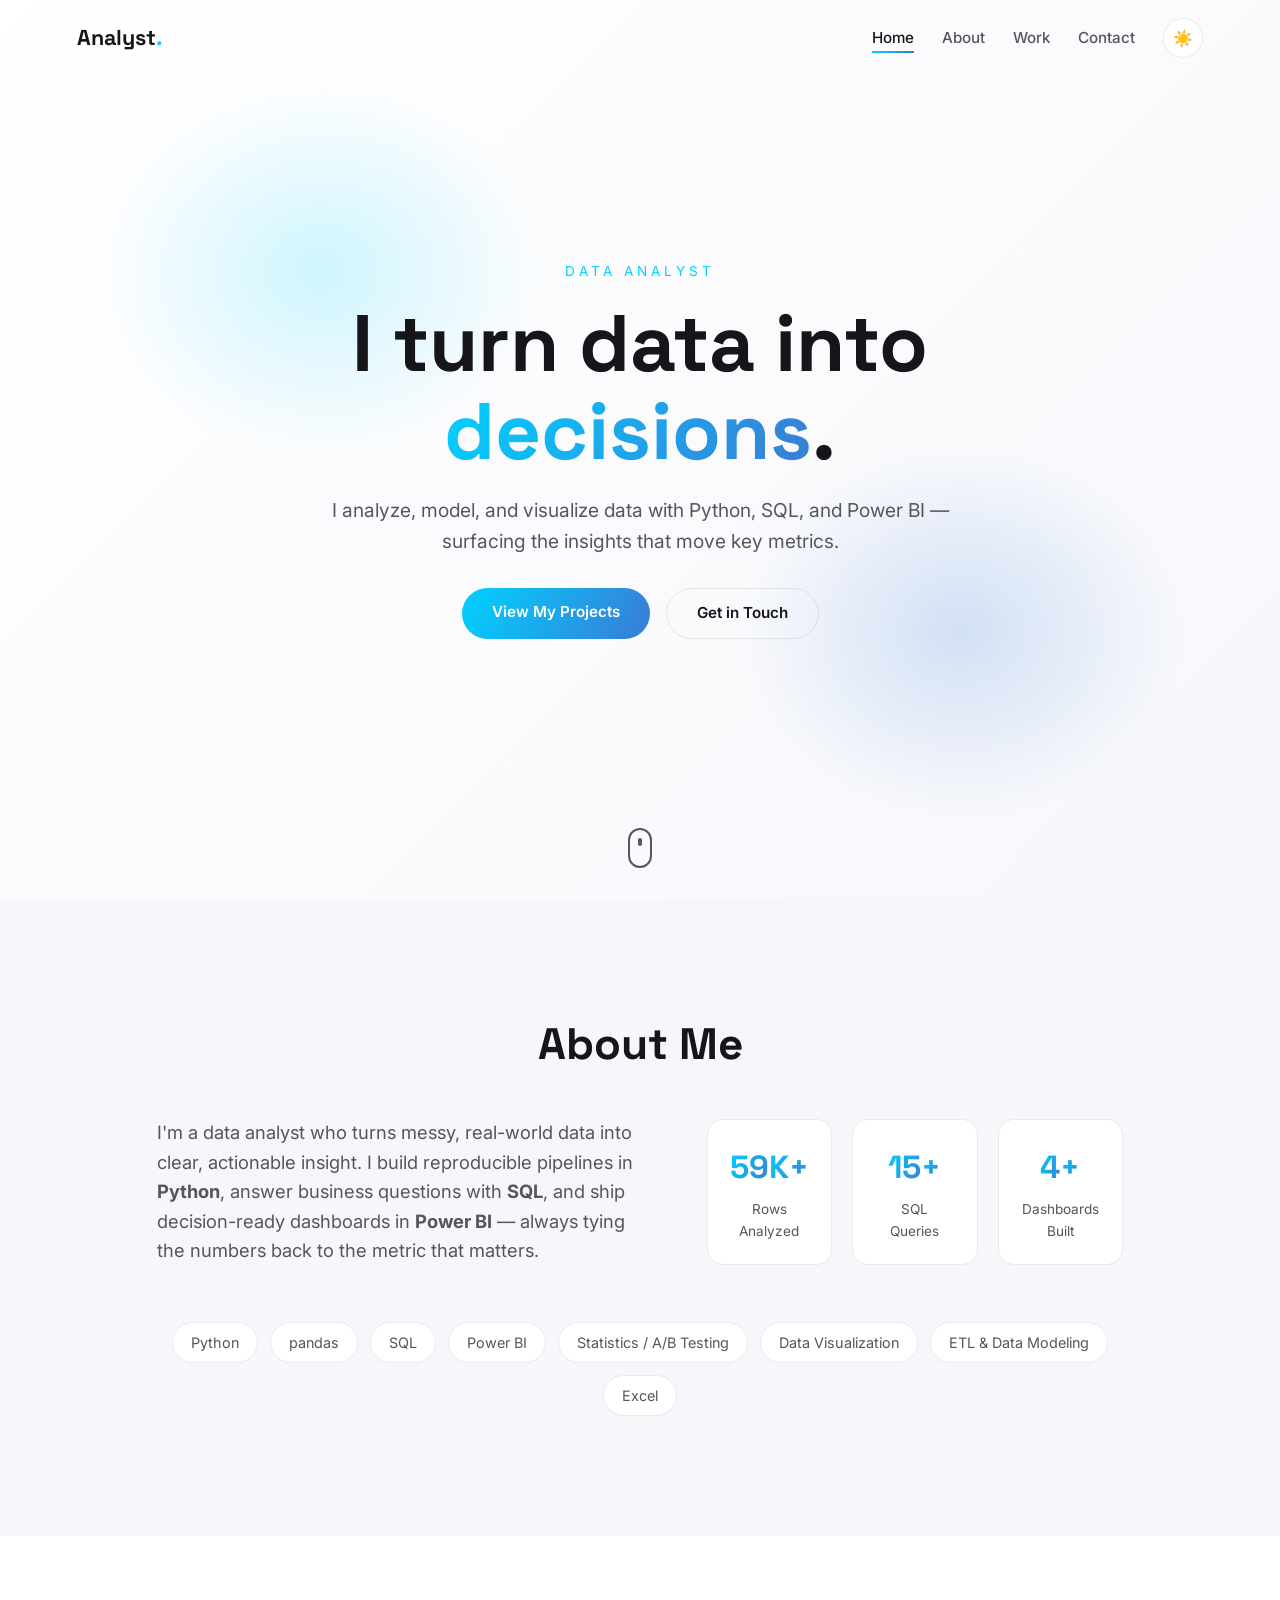
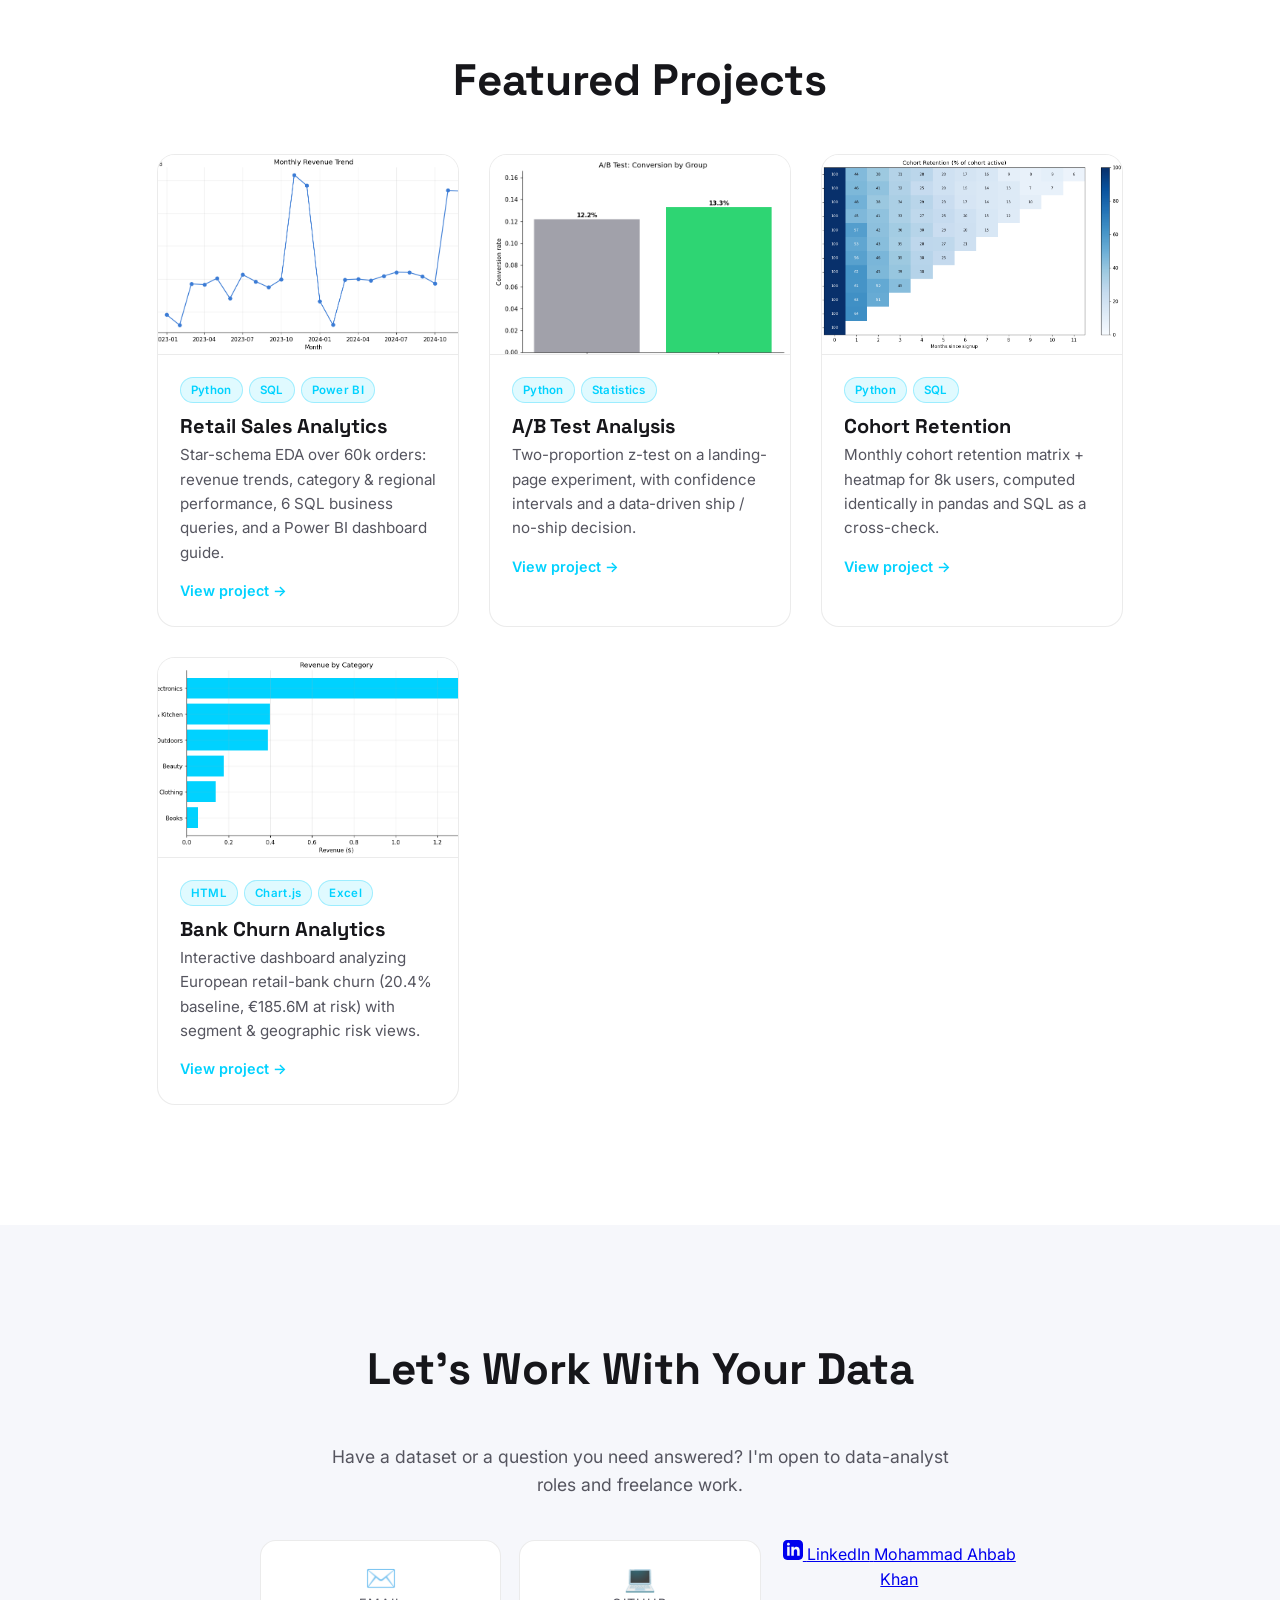
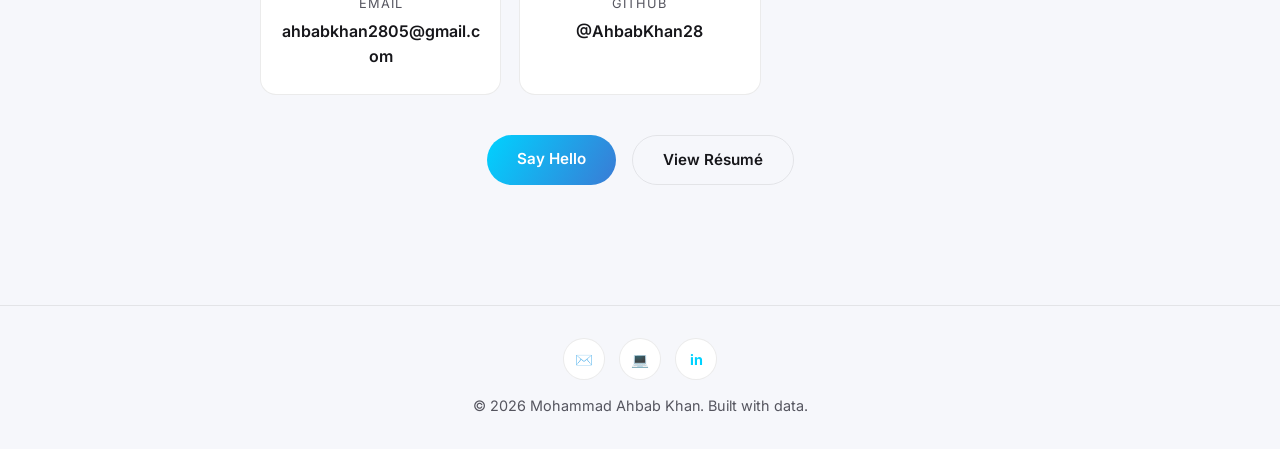
==== commit 7150f84f: "index.html" ====
--- a/index.html
+++ b/index.html
@@ -174,11 +174,15 @@
                     <span class="contact-label">GitHub</span>
                     <span class="contact-value">@AhbabKhan28</span>
                 </a>
-             <a href="https://www.linkedin.com/in/mohammad-ahbab-khan-ba54aa25a" rel="noopener" class="contact-card">
-                   <span class="contact-ico"><i class="bi bi-linkedin"></i></span>
-                   <span class="contact-label">LinkedIn</span>
-                   <span class="contact-value">Mohammad Ahbab Khan</span>
-                </a>
+            <a href="https://www.linkedin.com/in/mohammad-ahbab-khan-ba54aa25a" rel="noopener" target="_blank">
+    <span>
+        <svg xmlns="http://www.w3.org/2000/svg" viewBox="0 0 24 24" width="20" height="20" fill="currentColor">
+            <path d="M19 0h-14c-2.761 0-5 2.239-5 5v14c0 2.761 2.239 5 5 5h14c2.762 0 5-2.239 5-5v-14c0-2.761-2.238-5-5-5zm-11 19h-3v-11h3v11zm-1.5-12.268c-.966 0-1.75-.79-1.75-1.764s.784-1.764 1.75-1.764 1.75.79 1.75 1.764-.783 1.764-1.75 1.764zm13.5 12.268h-3v-5.604c0-3.368-4-3.113-4 0v5.604h-3v-11h3v1.765c1.396-2.586 7-2.777 7 2.476v6.759z"/>
+        </svg>
+    </span>
+    <span>LinkedIn</span>
+    <span>Mohammad Ahbab Khan</span>
+</a>
             </div>
 
             <div class="contact-actions">
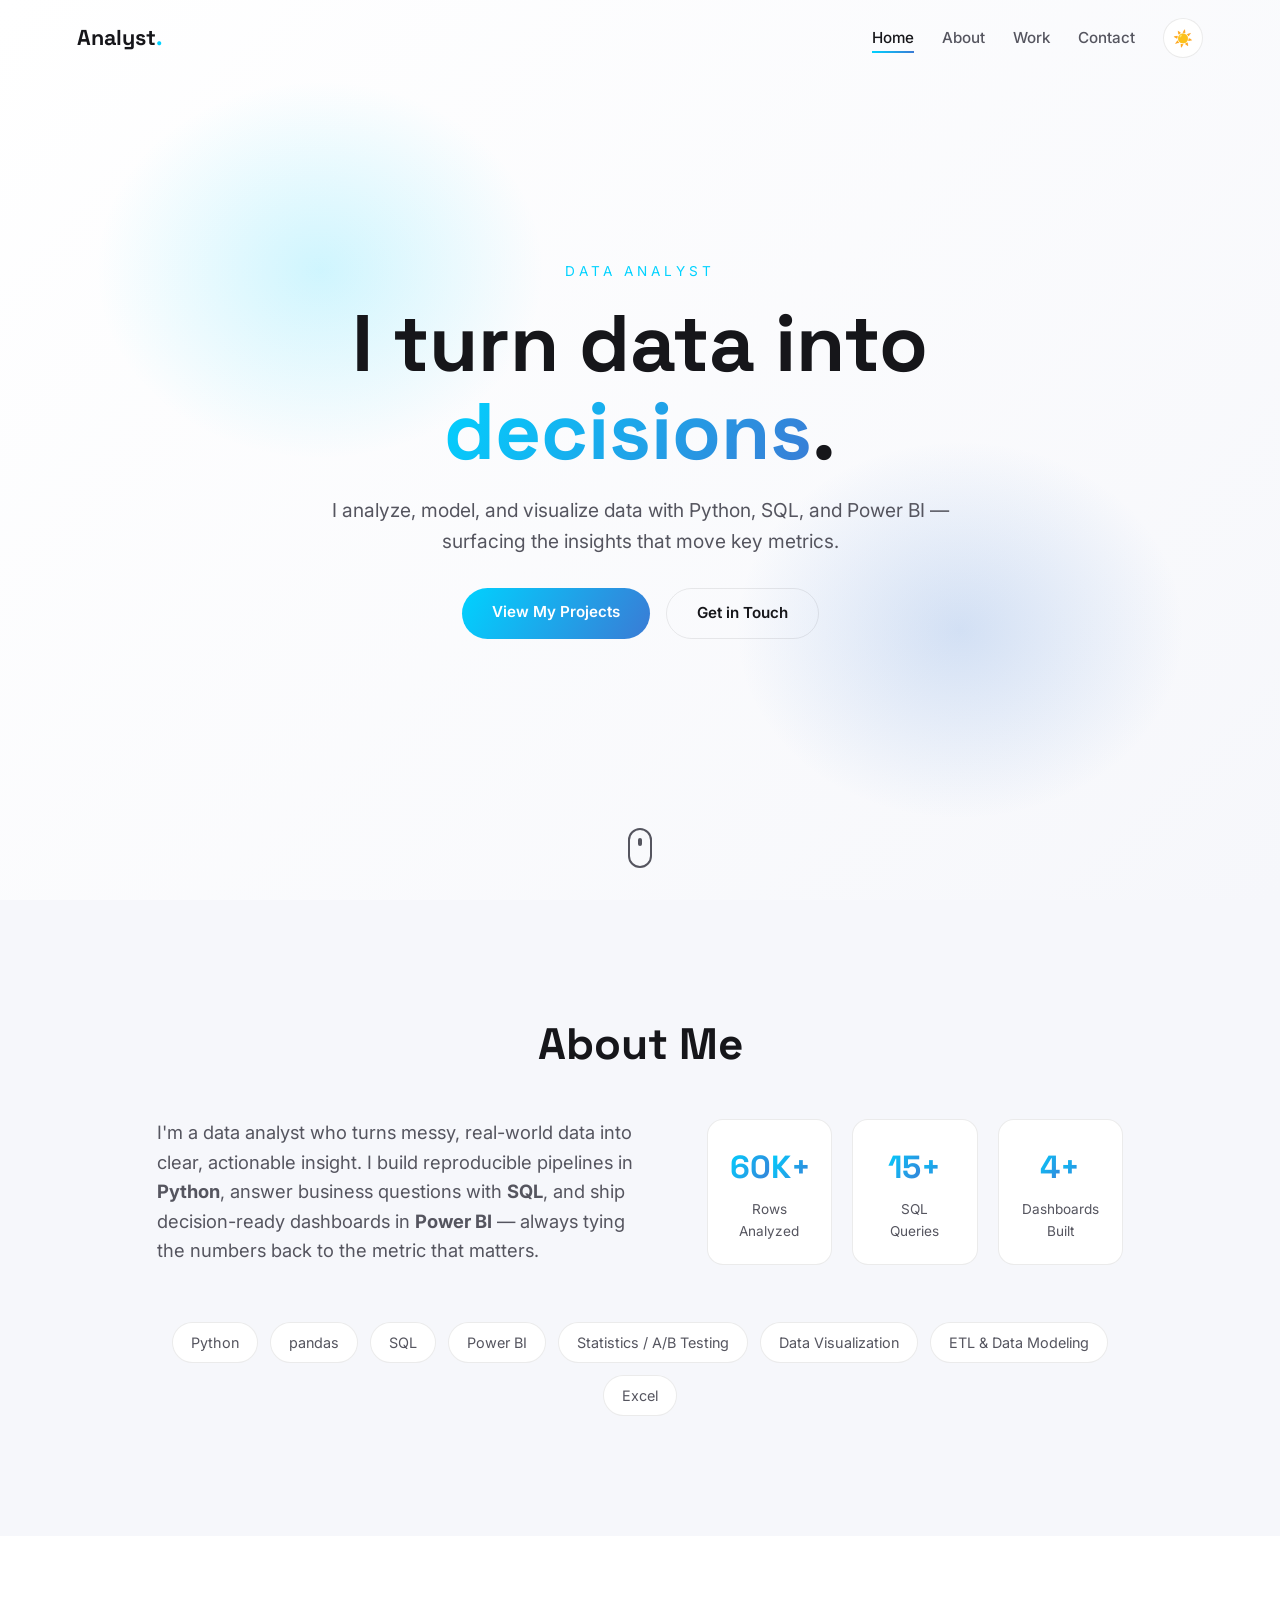
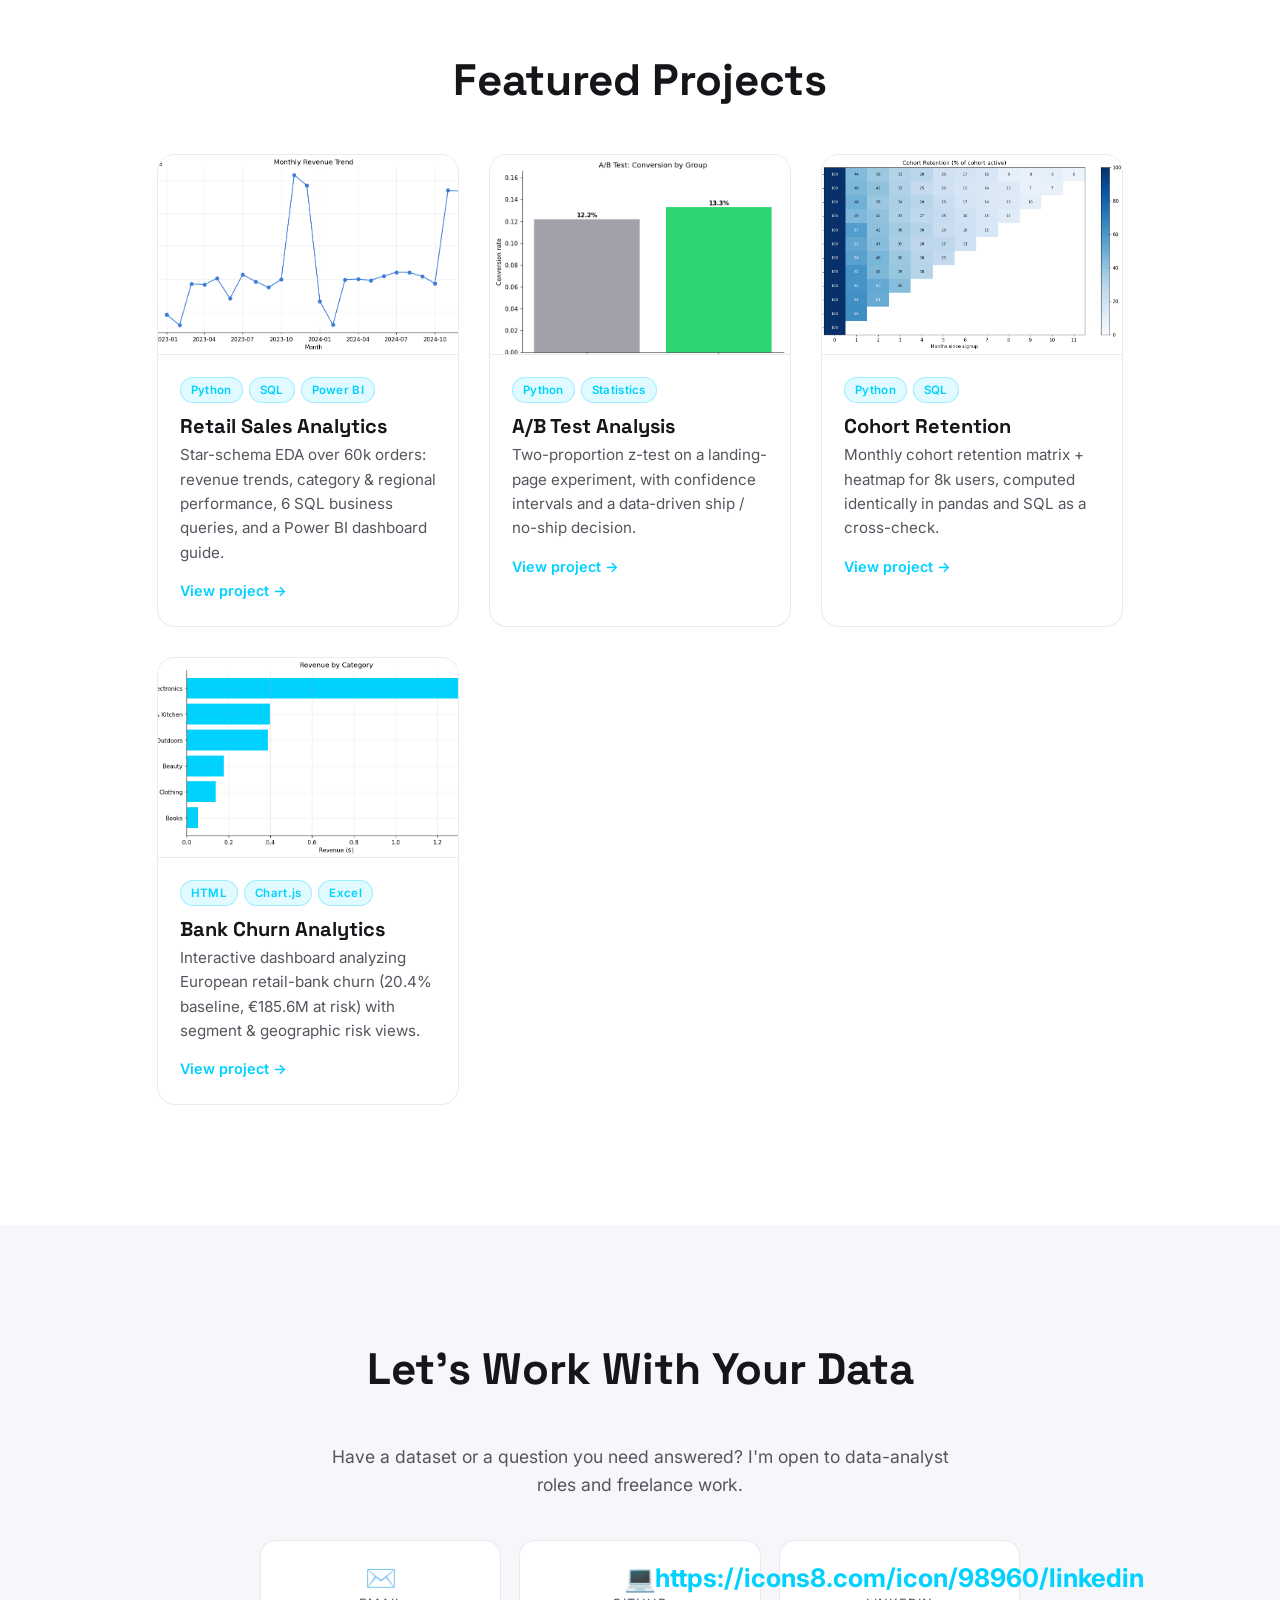
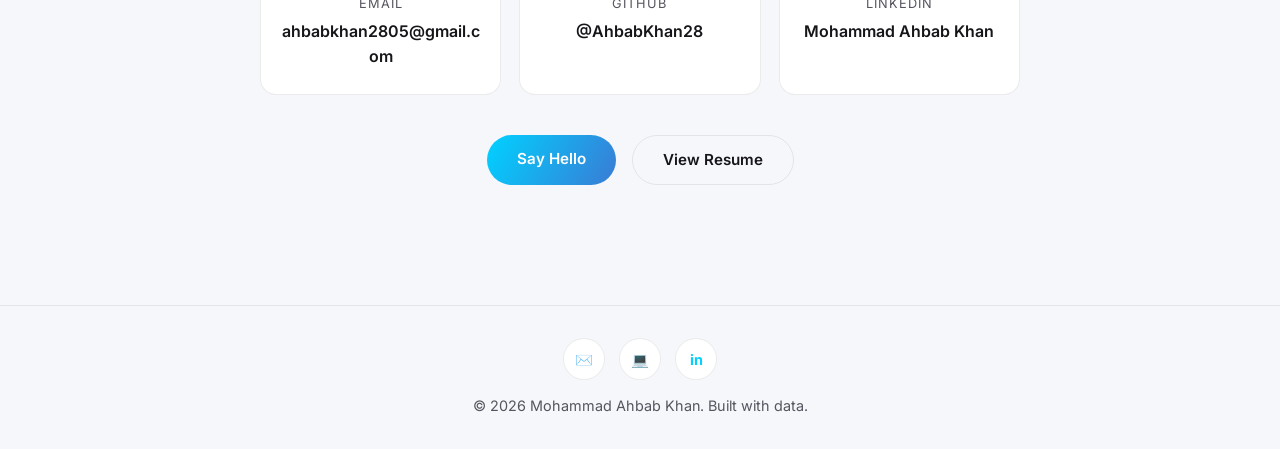
==== commit 69659d25: "index.html" ====
--- a/index.html
+++ b/index.html
@@ -174,20 +174,16 @@
                     <span class="contact-label">GitHub</span>
                     <span class="contact-value">@AhbabKhan28</span>
                 </a>
-            <a href="https://www.linkedin.com/in/mohammad-ahbab-khan-ba54aa25a" rel="noopener" target="_blank">
-    <span>
-        <svg xmlns="http://www.w3.org/2000/svg" viewBox="0 0 24 24" width="20" height="20" fill="currentColor">
-            <path d="M19 0h-14c-2.761 0-5 2.239-5 5v14c0 2.761 2.239 5 5 5h14c2.762 0 5-2.239 5-5v-14c0-2.761-2.238-5-5-5zm-11 19h-3v-11h3v11zm-1.5-12.268c-.966 0-1.75-.79-1.75-1.764s.784-1.764 1.75-1.764 1.75.79 1.75 1.764-.783 1.764-1.75 1.764zm13.5 12.268h-3v-5.604c0-3.368-4-3.113-4 0v5.604h-3v-11h3v1.765c1.396-2.586 7-2.777 7 2.476v6.759z"/>
-        </svg>
-    </span>
-    <span>LinkedIn</span>
-    <span>Mohammad Ahbab Khan</span>
+            <a href="https://www.linkedin.com/in/mohammad-ahbab-khan-ba54aa25a" rel="noopener" class="contact-card">
+    <span class="contact-ico">https://icons8.com/icon/98960/linkedin</span>
+    <span class="contact-label">LinkedIn</span>
+    <span class="contact-value">Mohammad Ahbab Khan</span>
 </a>
             </div>
 
             <div class="contact-actions">
                 <a href="mailto:ahbabkhan2805@gmail.com" class="btn btn-primary">Say Hello</a>
-                <a href="resume.html" class="btn btn-ghost">View Résumé</a>
+                <a href="resume.html" class="btn btn-ghost">View Resume</a>
             </div>
         </div>
     </section>
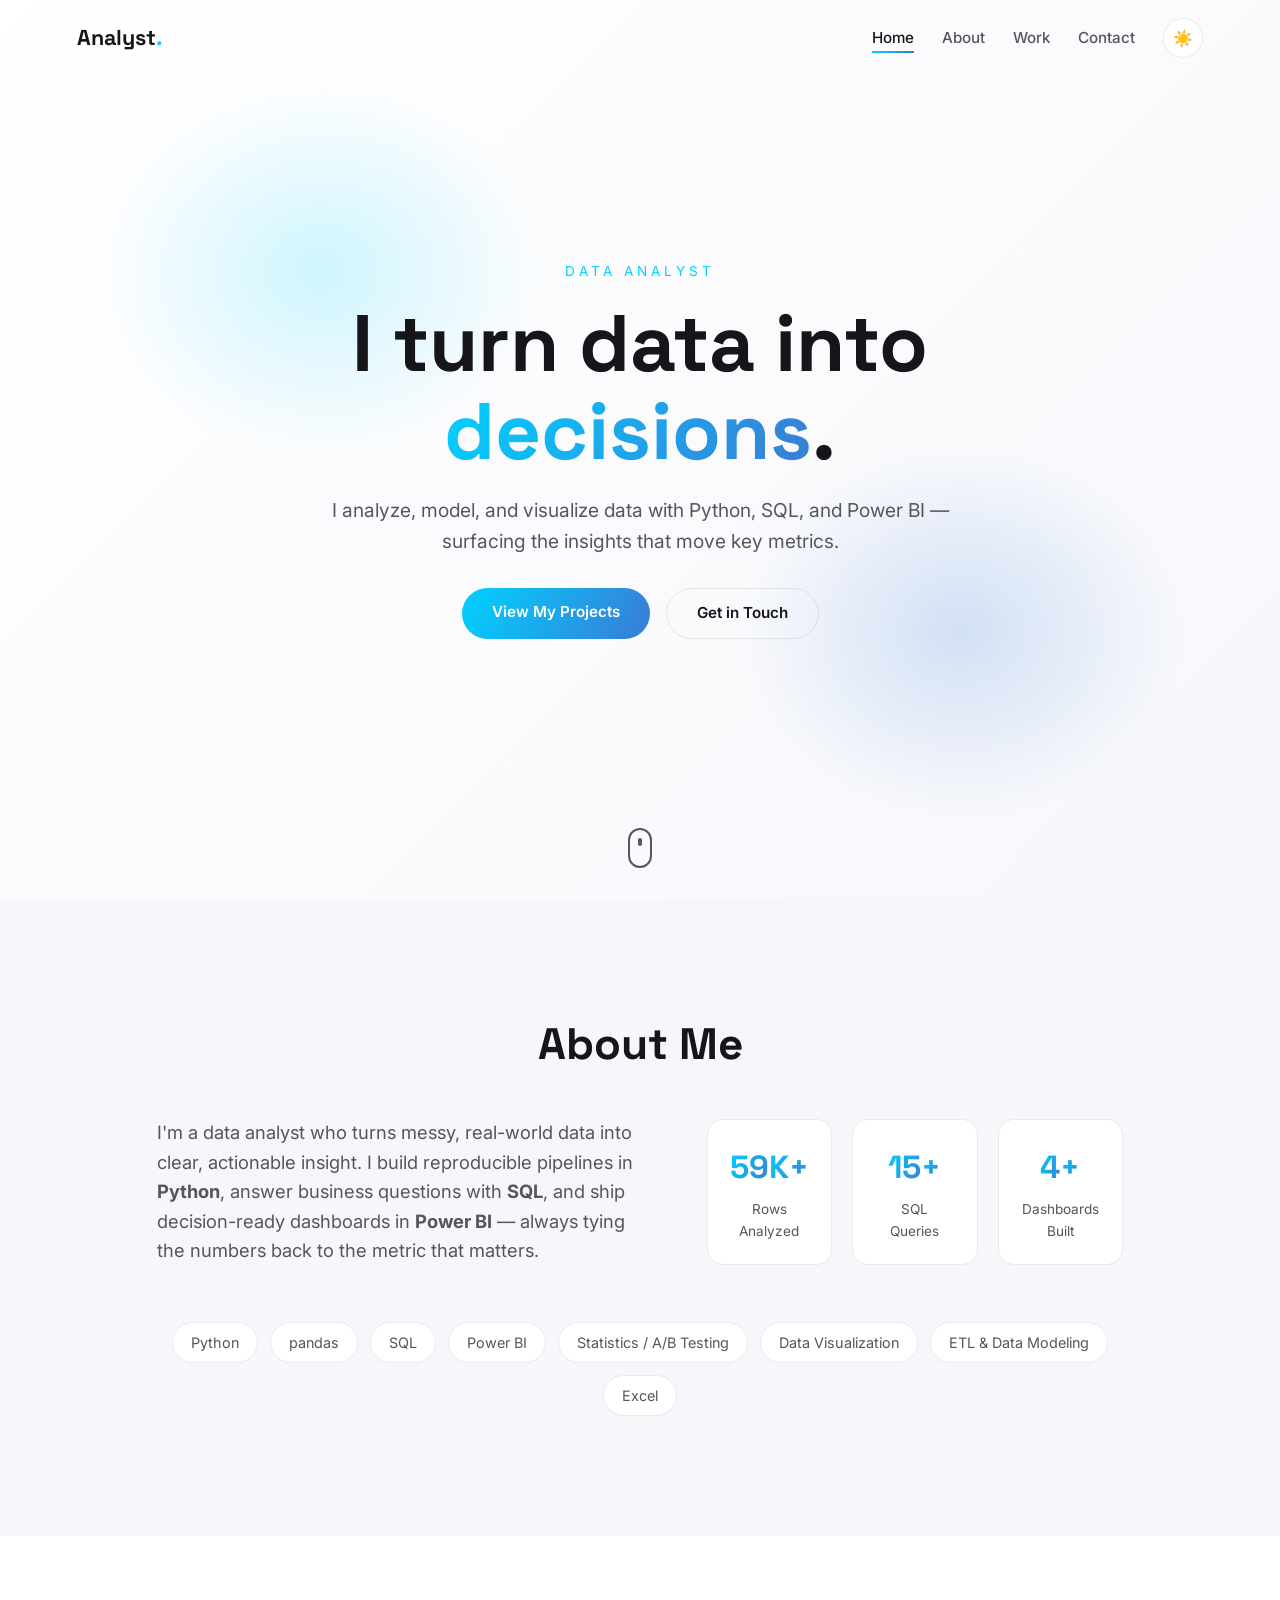
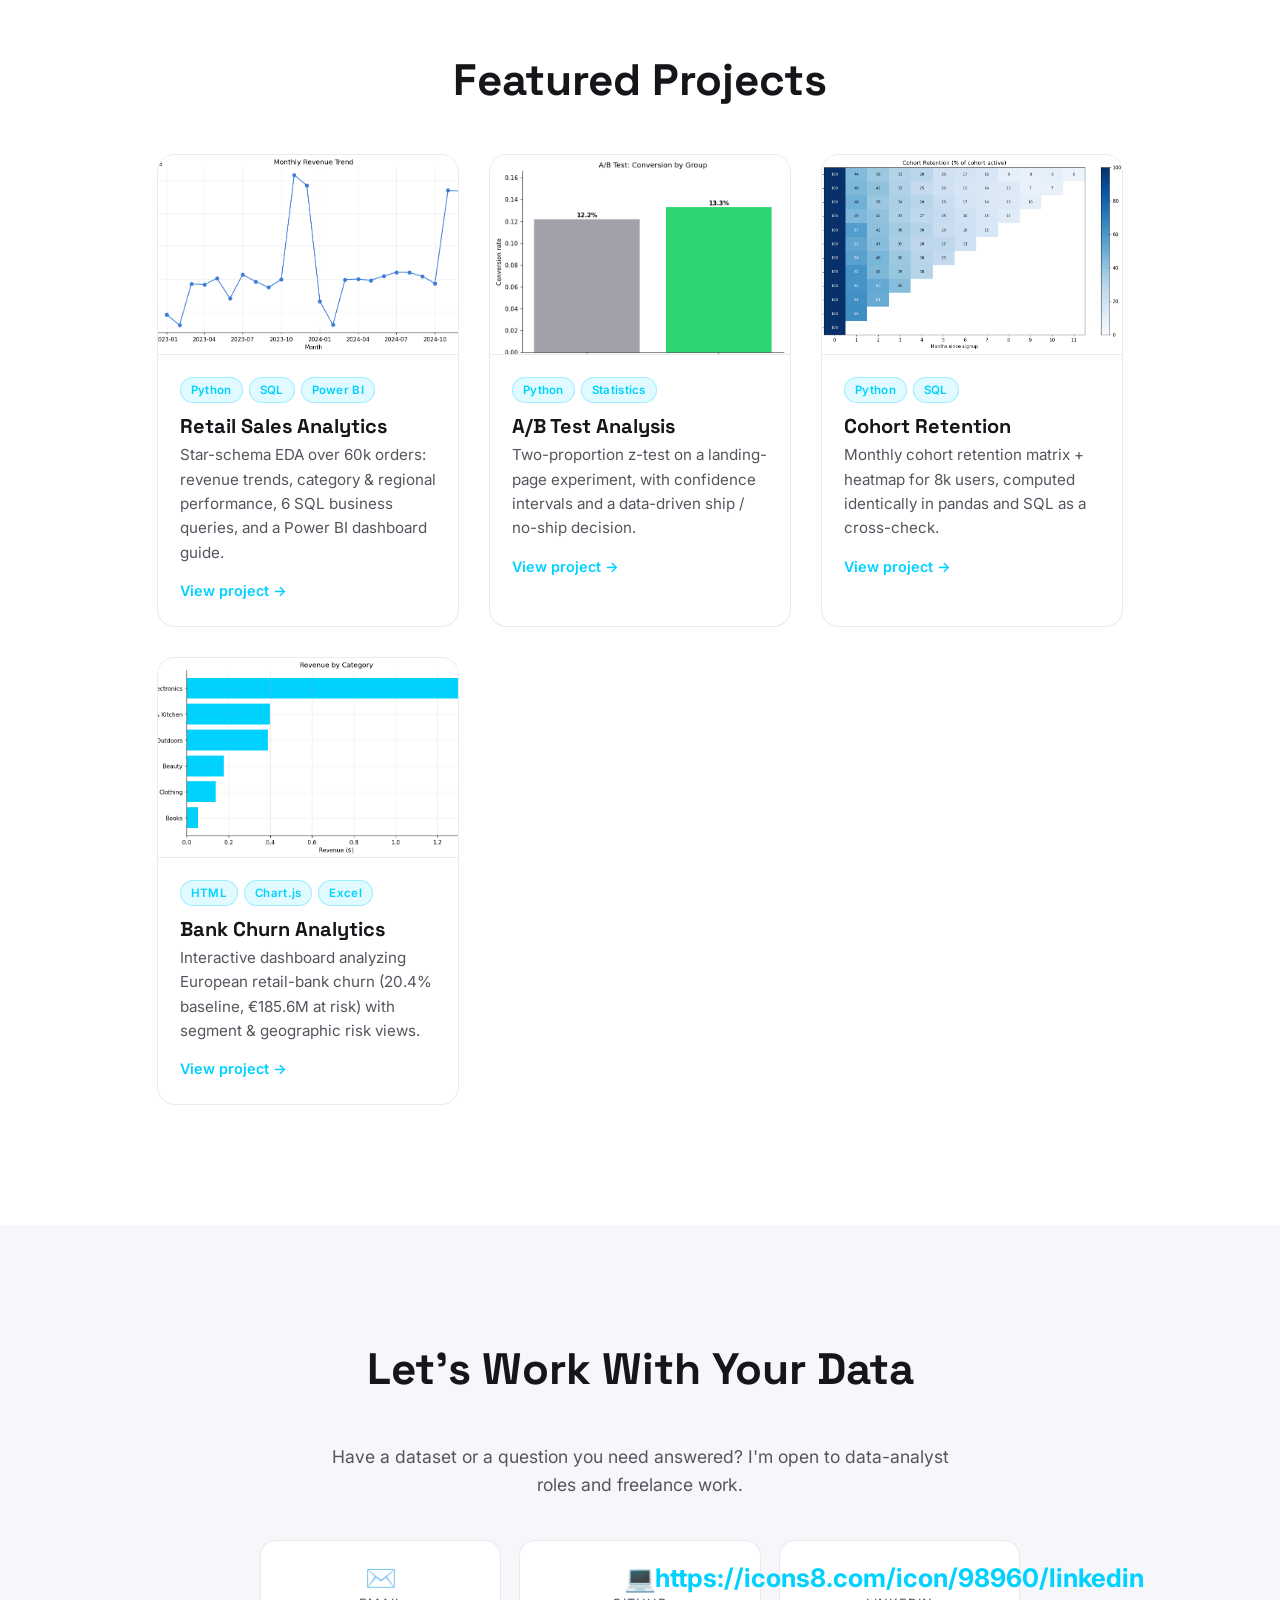
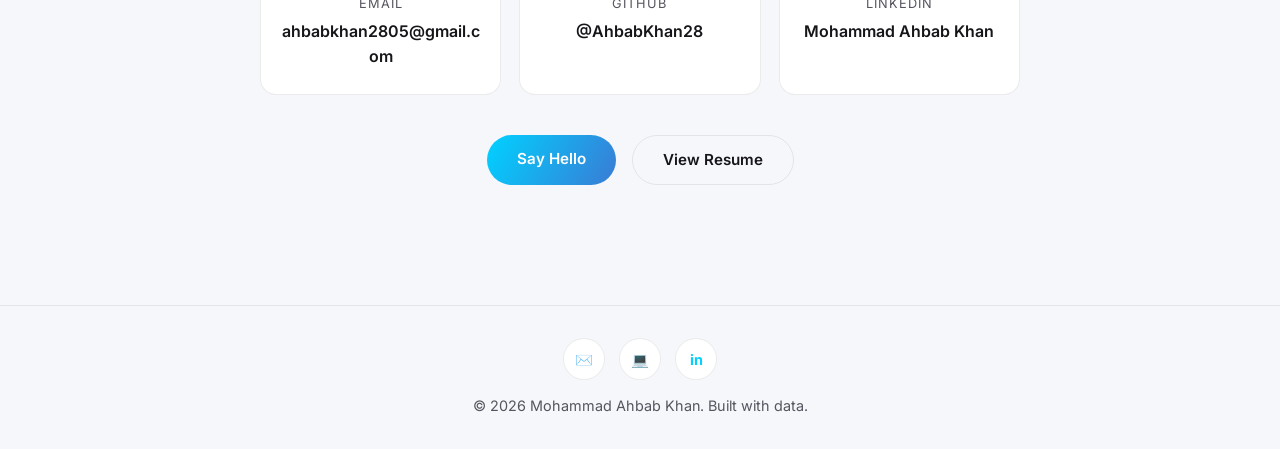
==== commit 71fcd6e8: "index.html" ====
--- a/index.html
+++ b/index.html
@@ -192,7 +192,7 @@
         <div class="footer-social">
             <a href="mailto:ahbabkhan2805@gmail.com" aria-label="Email">✉️</a>
             <a href="https://github.com/AhbabKhan28" target="_blank" rel="noopener" aria-label="GitHub">💻</a>
-            <a href="www.linkedin.com/in/mohammad-ahbab-khan-ba54aa25a" data-linkedin target="_blank" rel="noopener" aria-label="LinkedIn">in</a>
+            <a href="www.linkedin.com/in/mohammad-ahbab-khan-ba54aa25a" data-linkedin target="_blank" rel="noopener" aria-label="https://icons8.com/icon/98960/linkedin">in</a>
         </div>
         <p>&copy; <span id="year"></span> Mohammad Ahbab Khan. Built with data.</p>
     </footer>
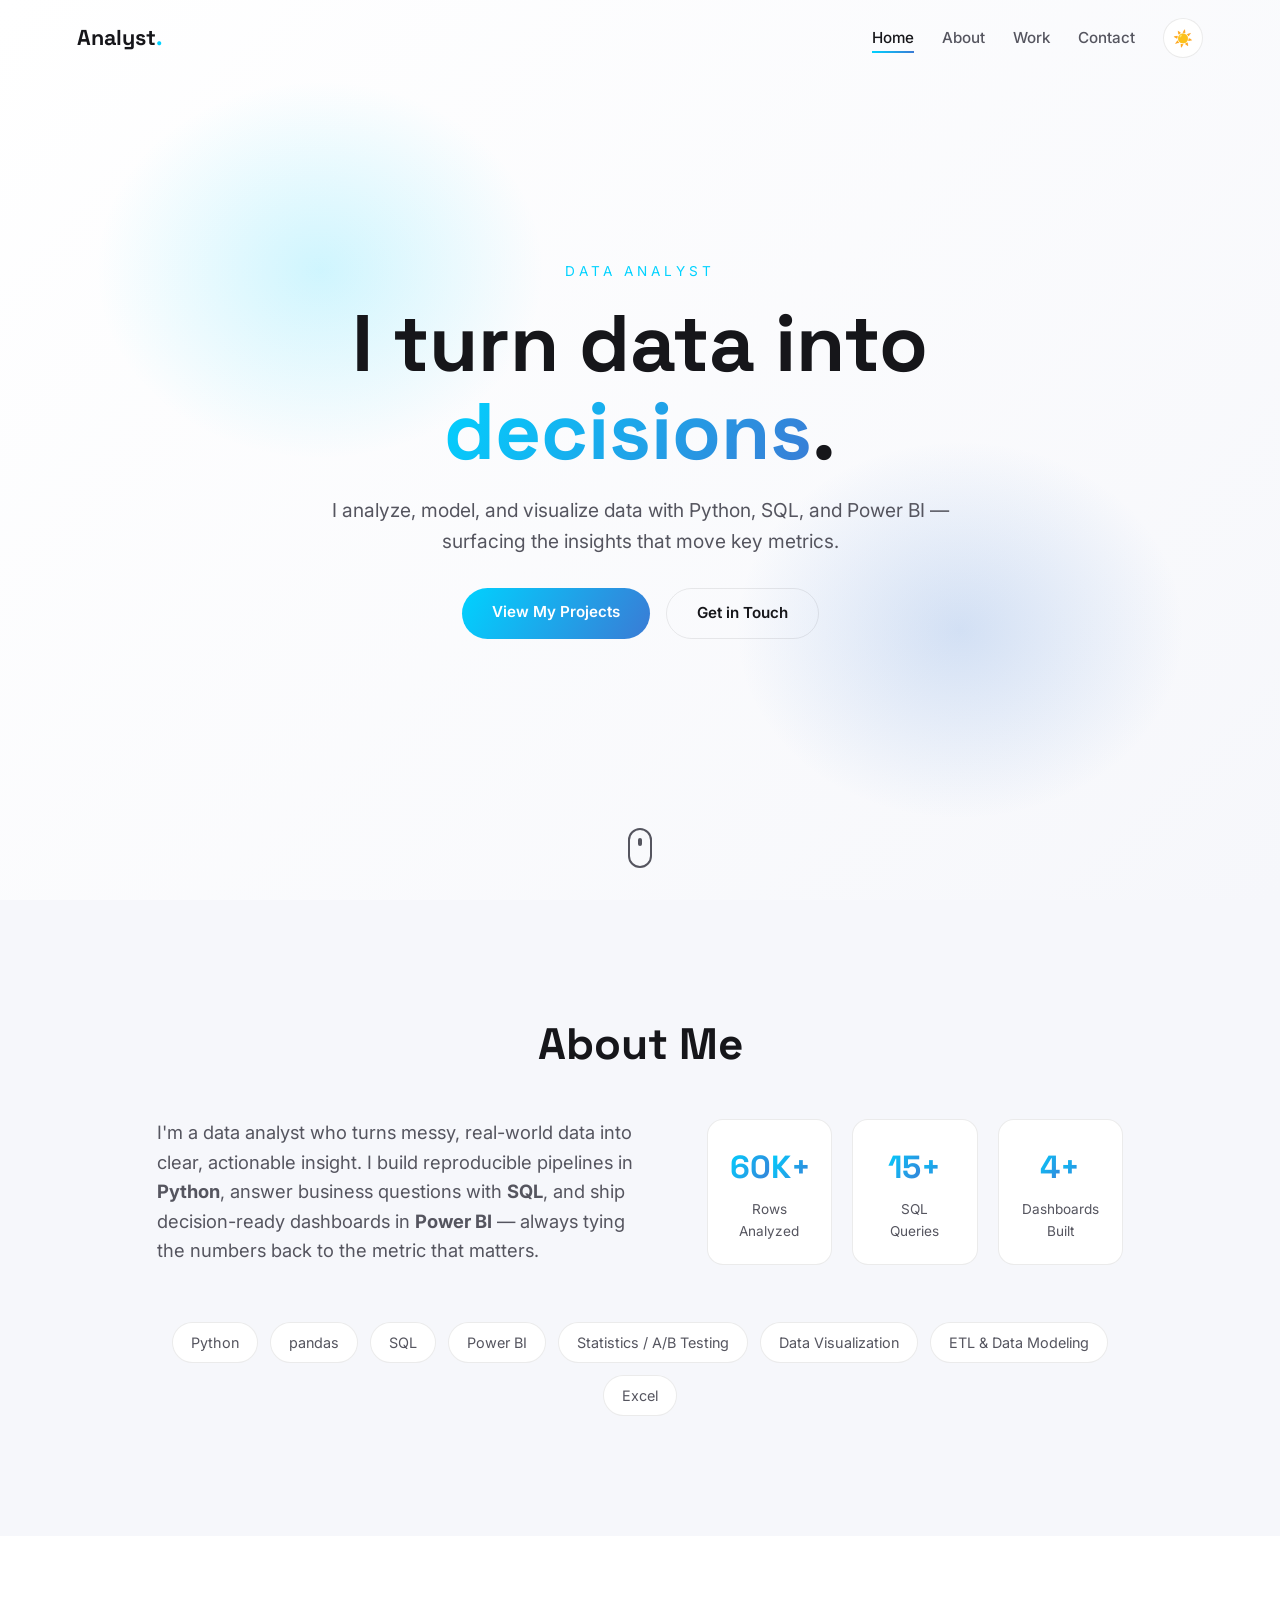
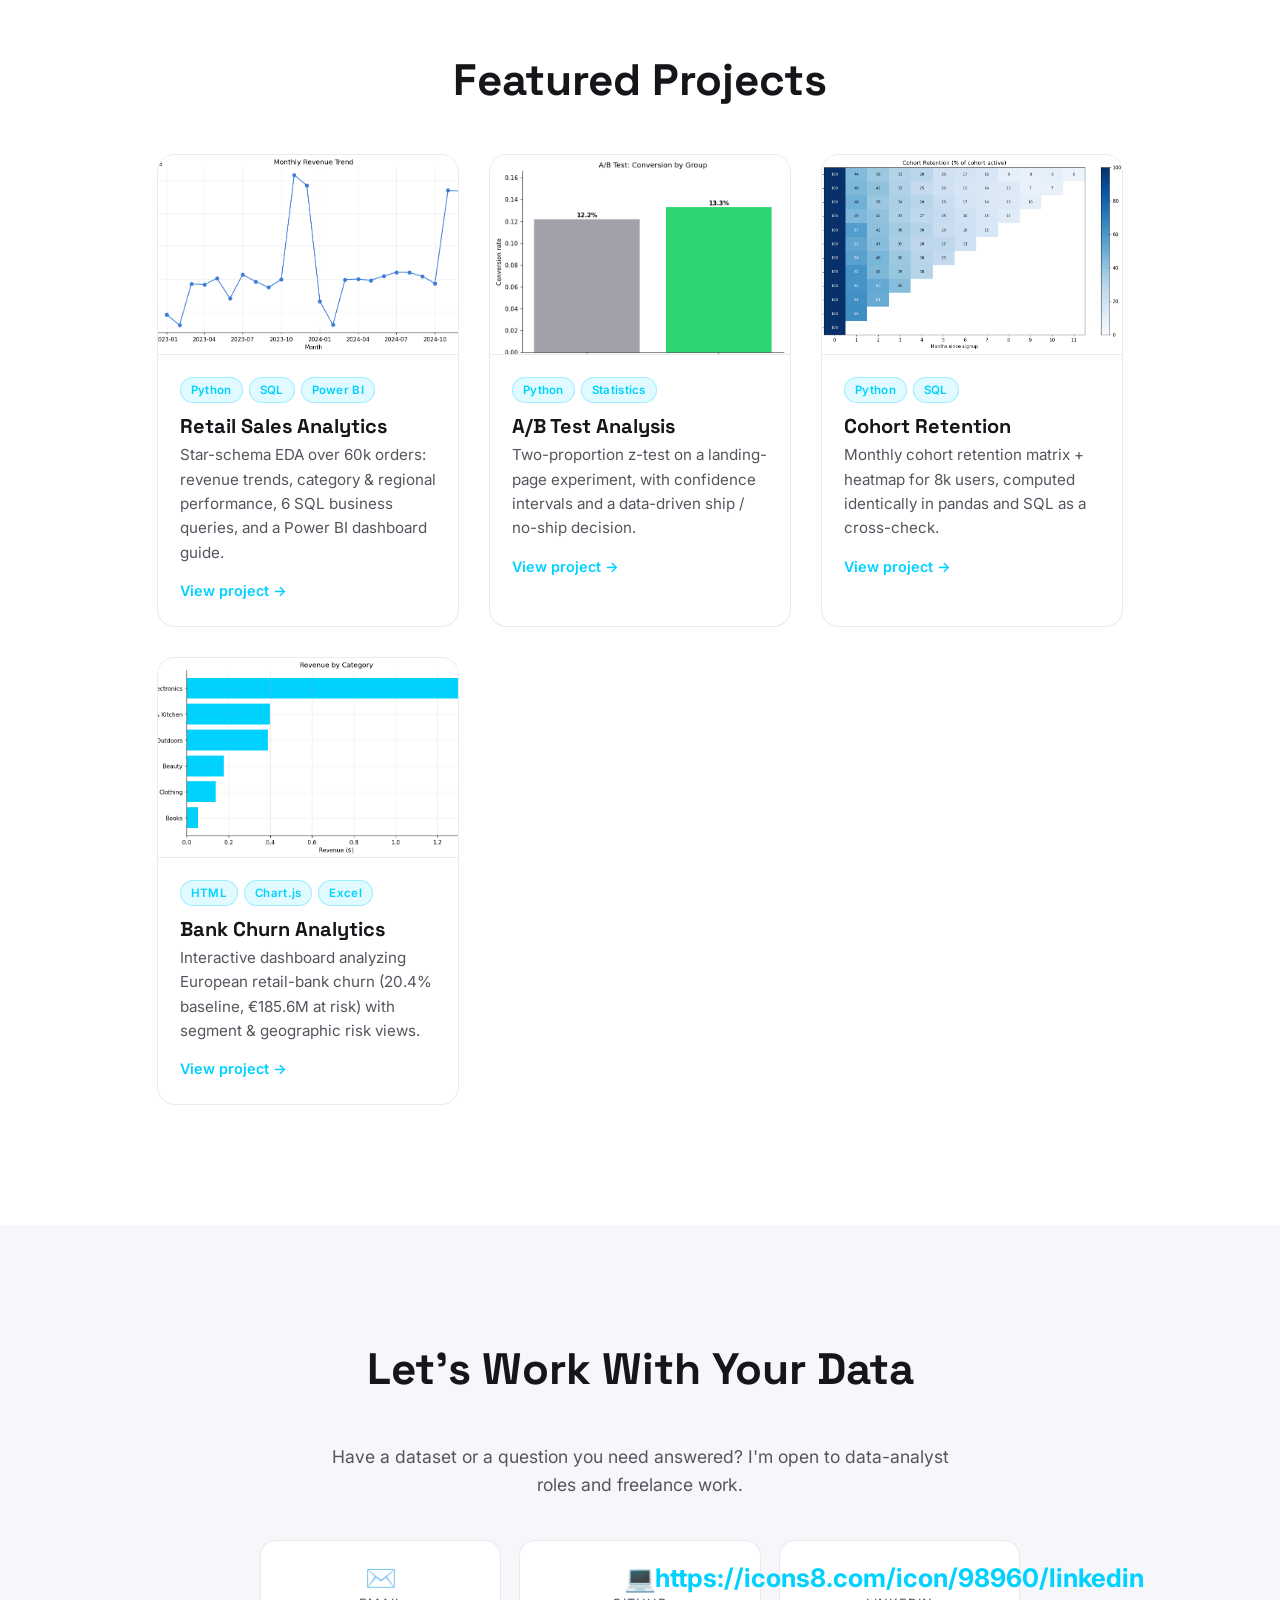
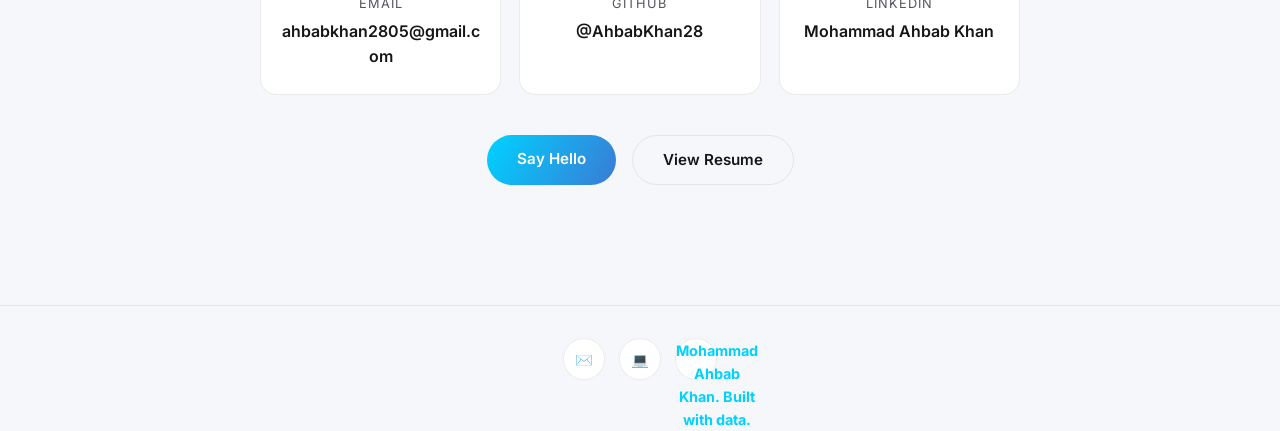
==== commit a4e08993: "index.html" ====
--- a/index.html
+++ b/index.html
@@ -192,7 +192,7 @@
         <div class="footer-social">
             <a href="mailto:ahbabkhan2805@gmail.com" aria-label="Email">✉️</a>
             <a href="https://github.com/AhbabKhan28" target="_blank" rel="noopener" aria-label="GitHub">💻</a>
-            <a href="www.linkedin.com/in/mohammad-ahbab-khan-ba54aa25a" data-linkedin target="_blank" rel="noopener" aria-label="https://icons8.com/icon/98960/linkedin">in</a>
+            <a href="www.linkedin.com/in/mohammad-ahbab-khan-ba54aa25a" data-linkedin target="_blank" rel="noopener" aria-label="LinkedIn>💼</a>
         </div>
         <p>&copy; <span id="year"></span> Mohammad Ahbab Khan. Built with data.</p>
     </footer>
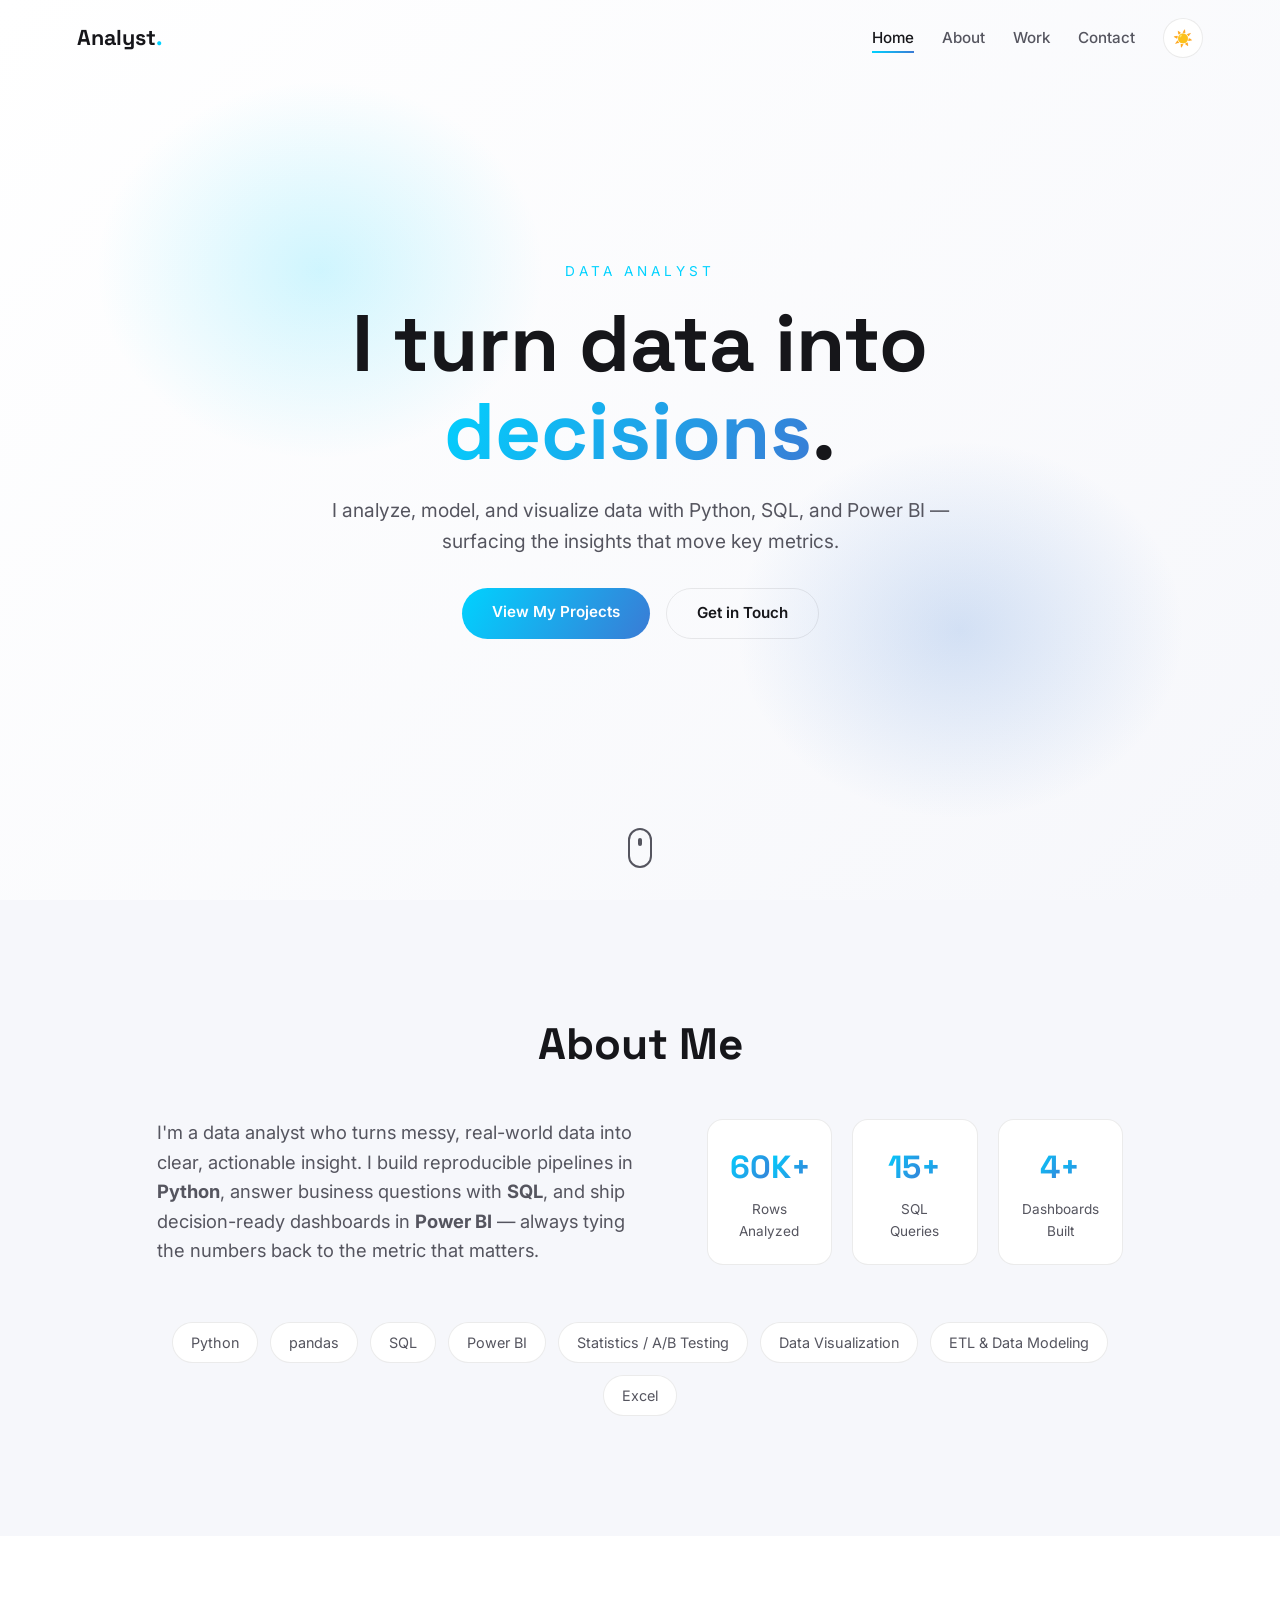
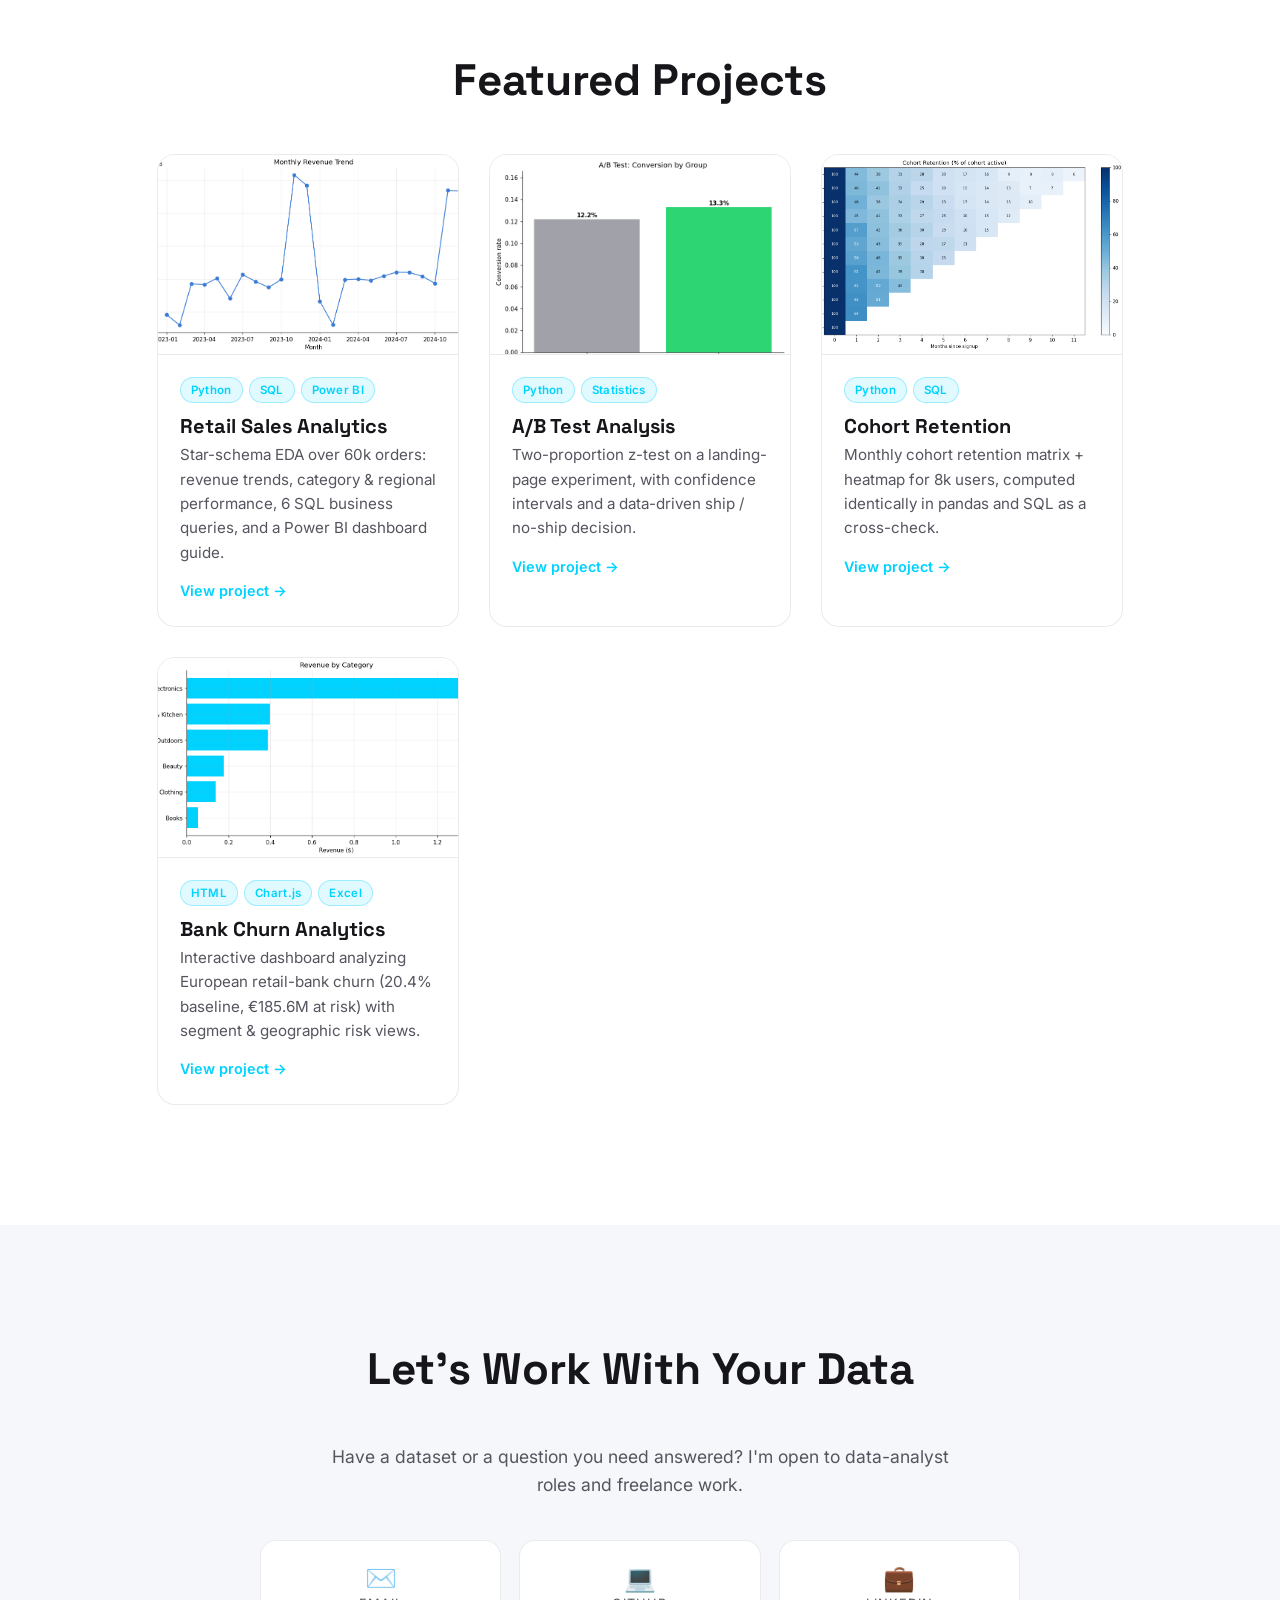
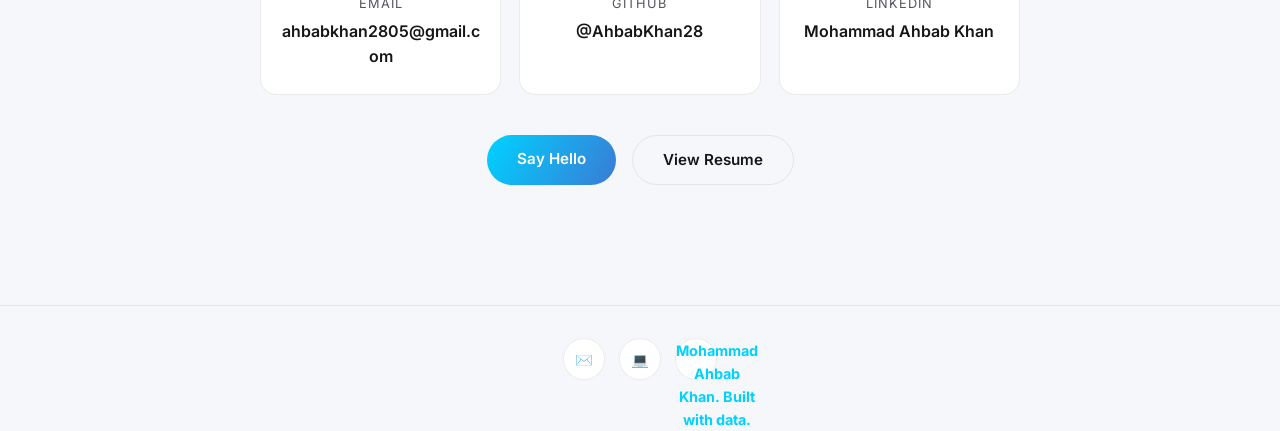
==== commit 1158151a: "index.html" ====
--- a/index.html
+++ b/index.html
@@ -175,7 +175,7 @@
                     <span class="contact-value">@AhbabKhan28</span>
                 </a>
             <a href="https://www.linkedin.com/in/mohammad-ahbab-khan-ba54aa25a" rel="noopener" class="contact-card">
-    <span class="contact-ico">https://icons8.com/icon/98960/linkedin</span>
+    <span class="contact-ico">💼</span>
     <span class="contact-label">LinkedIn</span>
     <span class="contact-value">Mohammad Ahbab Khan</span>
 </a>
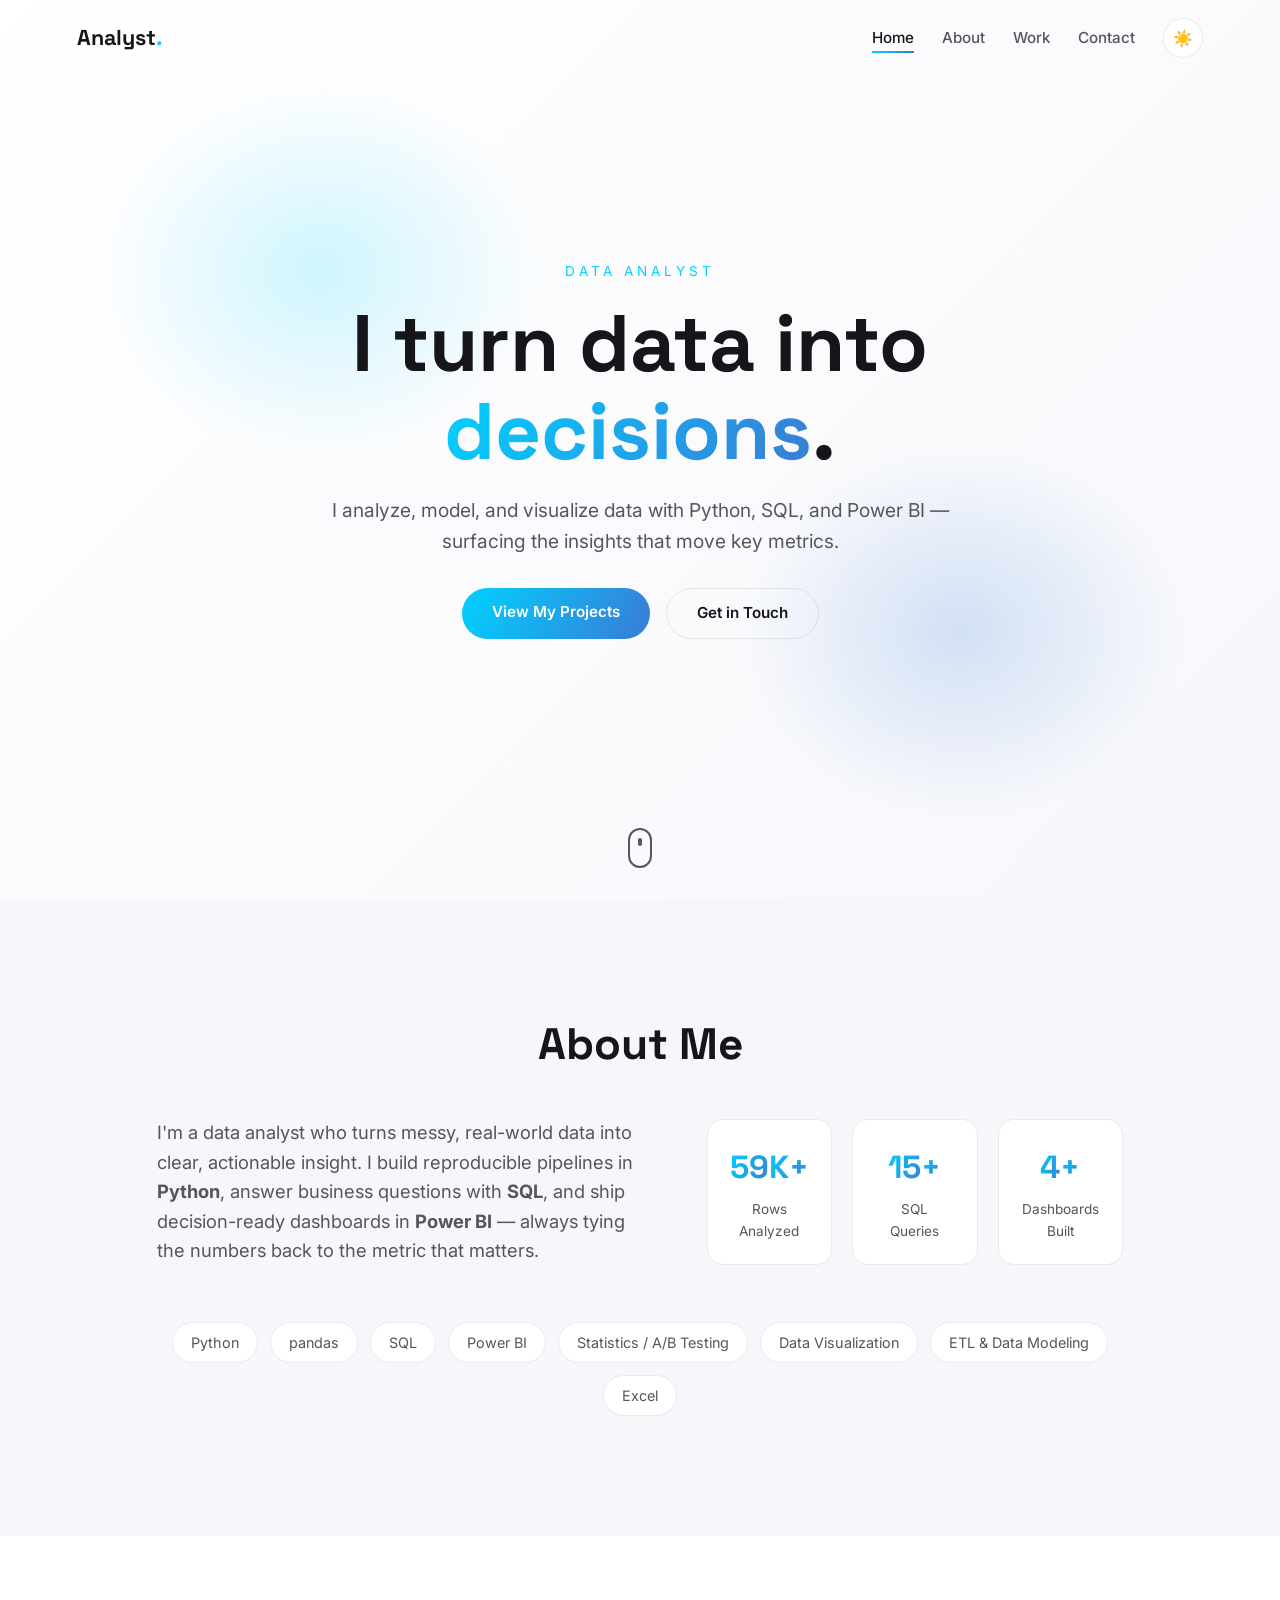
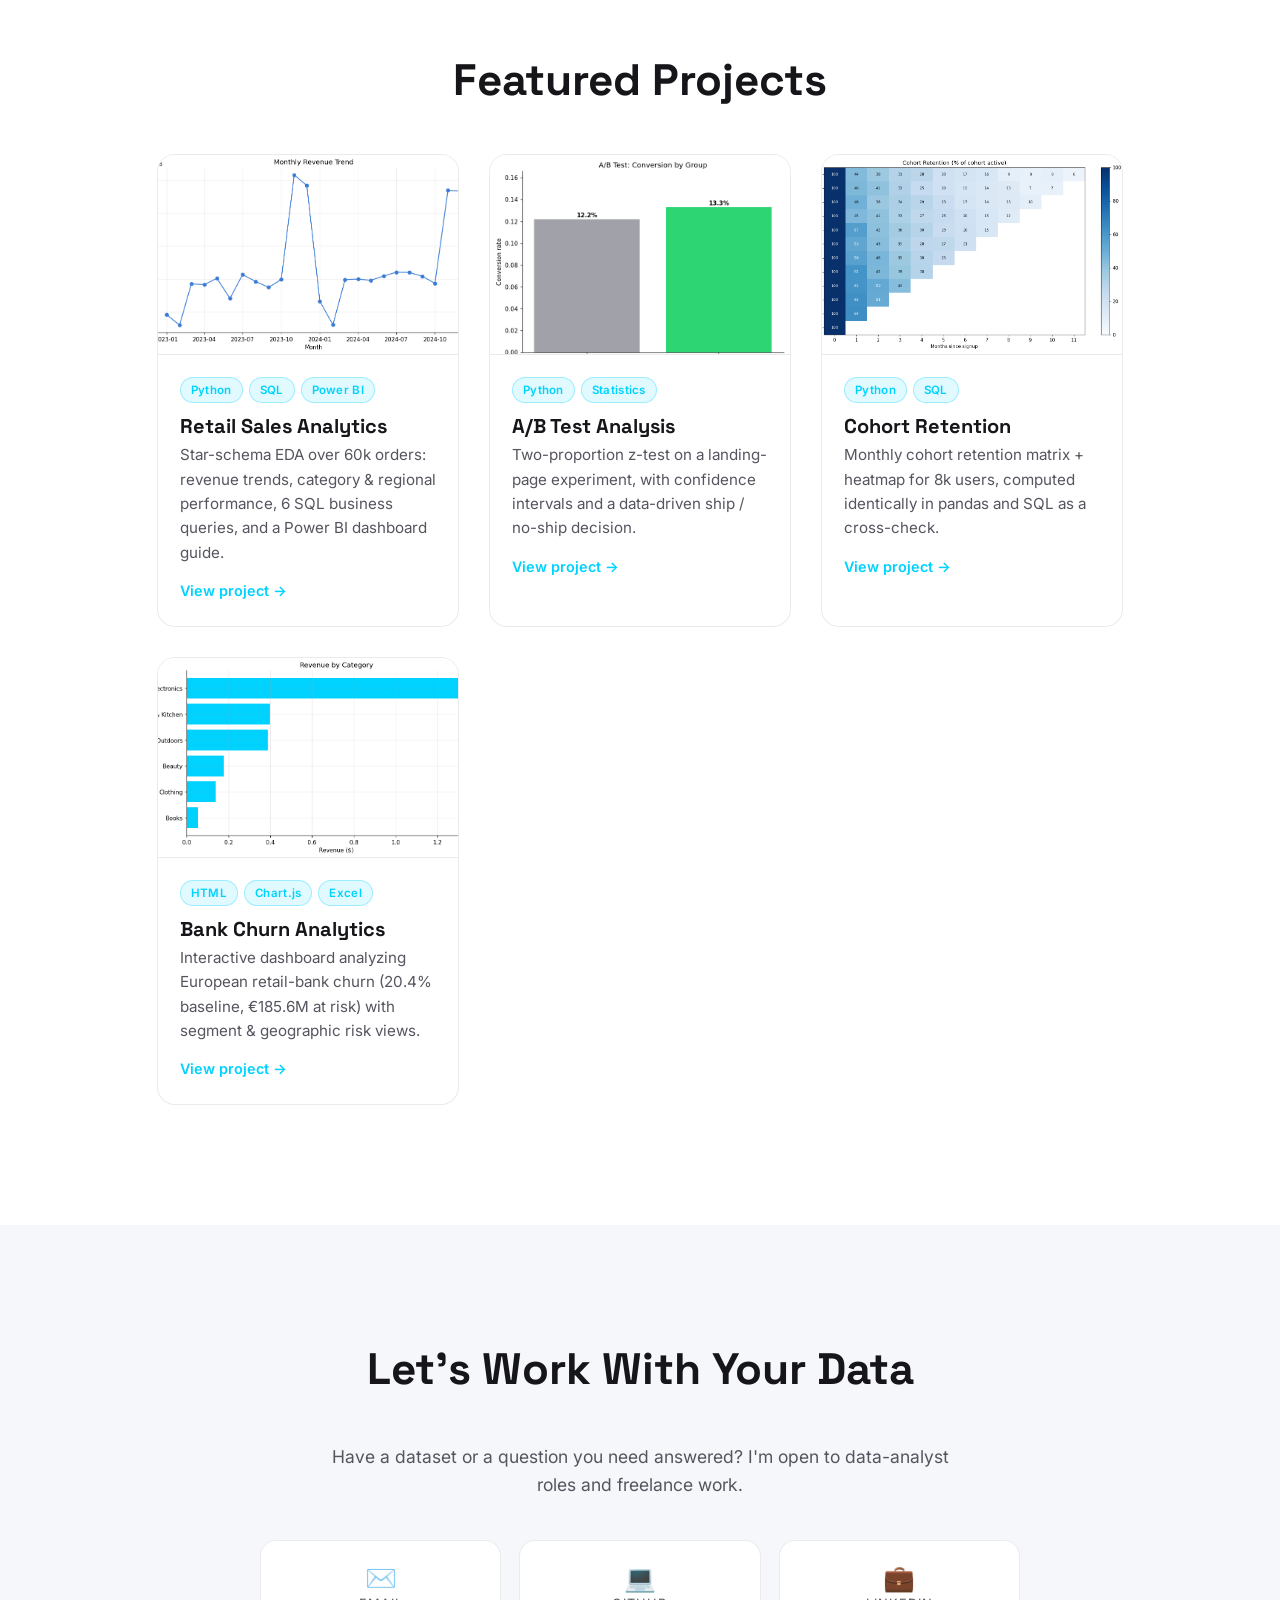
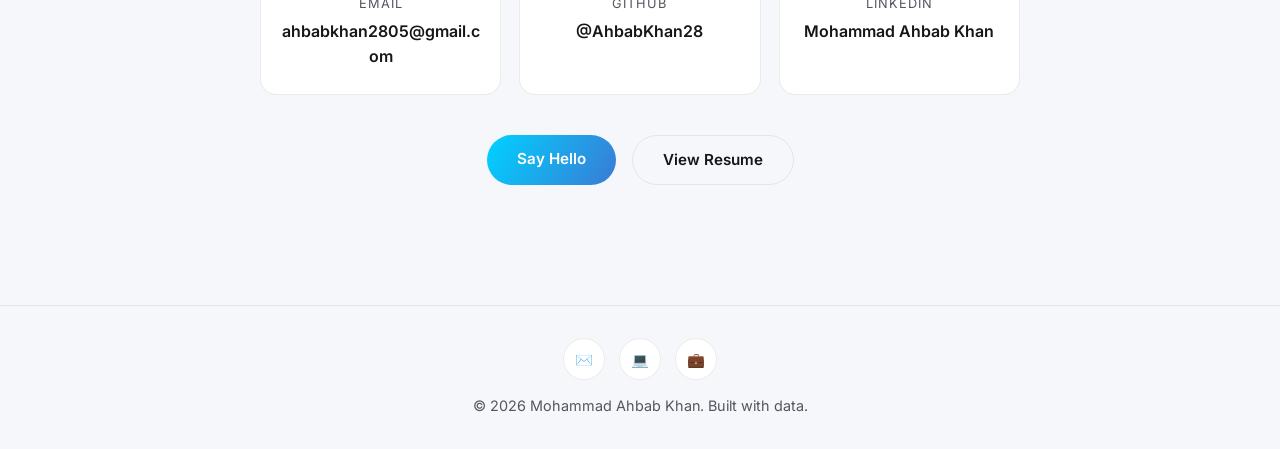
==== commit 42e805ab: "index.html" ====
--- a/index.html
+++ b/index.html
@@ -192,7 +192,7 @@
         <div class="footer-social">
             <a href="mailto:ahbabkhan2805@gmail.com" aria-label="Email">✉️</a>
             <a href="https://github.com/AhbabKhan28" target="_blank" rel="noopener" aria-label="GitHub">💻</a>
-            <a href="www.linkedin.com/in/mohammad-ahbab-khan-ba54aa25a" data-linkedin target="_blank" rel="noopener" aria-label="LinkedIn>💼</a>
+           <a aria-label="LinkedIn" href="https://www.linkedin.com/in/mohammad-ahbab-khan-ba54aa25a" rel="noopener" target="_blank">💼</a>
         </div>
         <p>&copy; <span id="year"></span> Mohammad Ahbab Khan. Built with data.</p>
     </footer>
